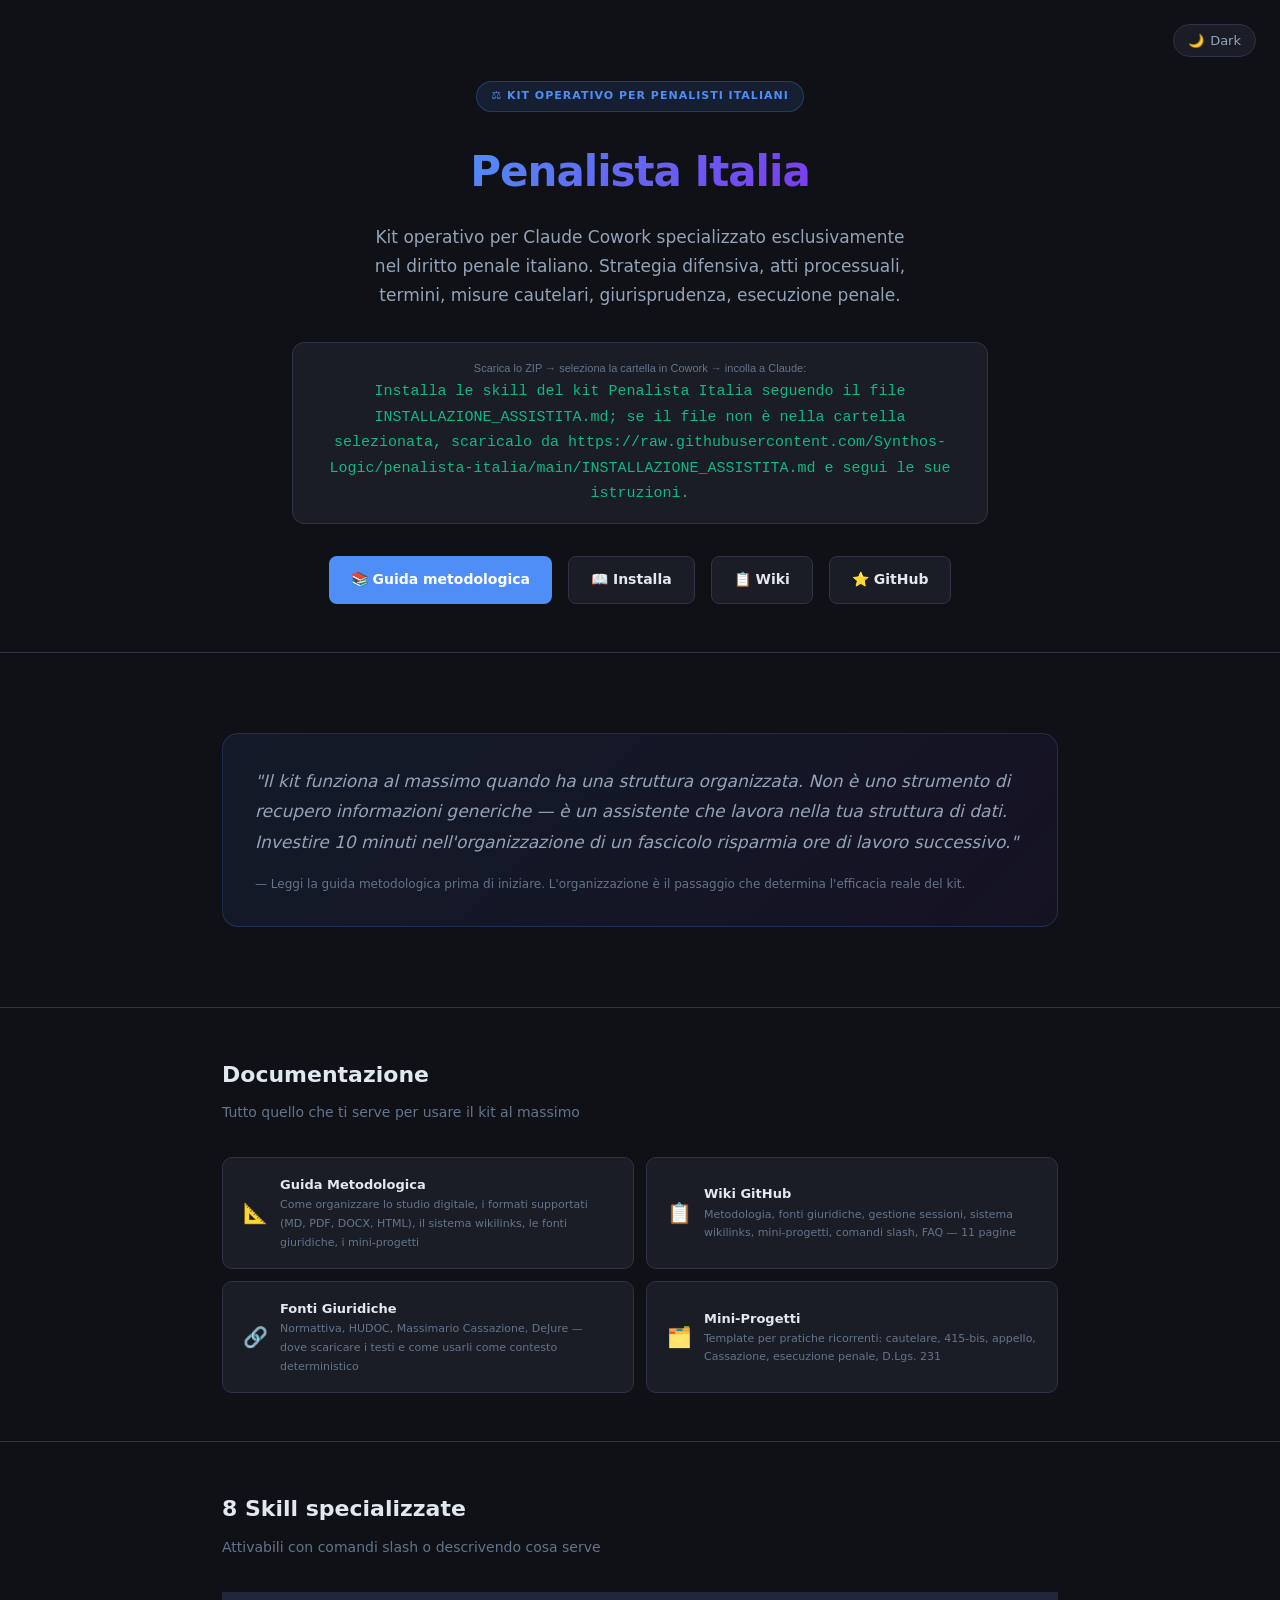
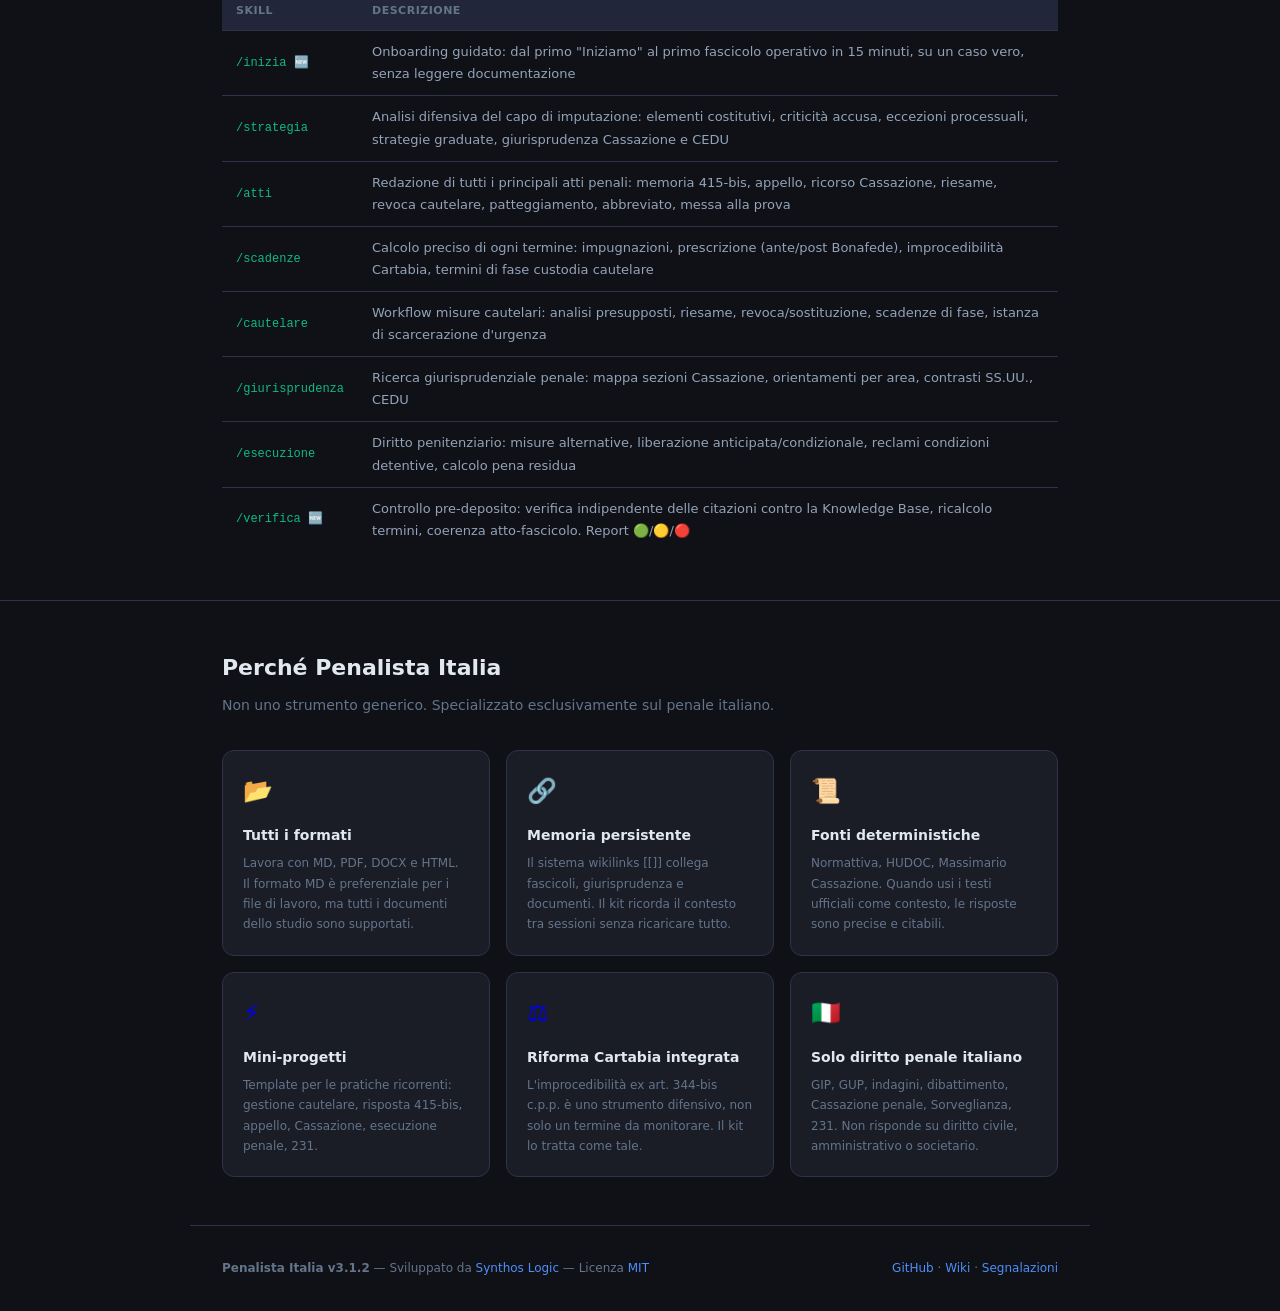
==== docs/index.html @ 3eaba06b "fix v3.1.2: data test verifica (22/6 per proroga festivo art.172 co.3) + migrazione dal vecchio plug" ====
<!DOCTYPE html>
<html lang="it">
<head>
<meta charset="UTF-8">
<meta name="viewport" content="width=device-width, initial-scale=1.0">
<title>Penalista Italia — Kit Operativo per Avvocati Penalisti</title>
<style>
  /* ── DARK (default) ── */
  :root {
    --bg: #0f1117; --bg2: #1a1d26; --bg3: #22263a;
    --border: #2e3347; --accent: #4f8ef7; --accent2: #7c3aed;
    --text: #e2e8f0; --text2: #94a3b8; --text3: #64748b;
    --green: #10b981; --orange: #f59e0b;
  }
  /* ── LIGHT ── */
  html[data-theme="light"] {
    --bg: #f7f8fa; --bg2: #ffffff; --bg3: #f0f2f5;
    --border: #dde1ea; --accent: #1d5fc0; --accent2: #6d28d9;
    --text: #111827; --text2: #374151; --text3: #9ca3af;
    --green: #047857; --orange: #b45309;
  }
  * { box-sizing: border-box; margin: 0; padding: 0; }
  body { background: var(--bg); color: var(--text); font-family: -apple-system, BlinkMacSystemFont, 'Segoe UI', system-ui, sans-serif; line-height: 1.7; }

  /* Hero */
  .hero { max-width: 760px; margin: 0 auto; padding: 5rem 2rem 3rem; text-align: center; }
  .hero-badge {
    display: inline-flex; align-items: center; gap: 6px;
    background: rgba(79,142,247,0.12); border: 1px solid rgba(79,142,247,0.25);
    color: var(--accent); padding: 5px 14px; border-radius: 20px;
    font-size: 11px; font-weight: 700; text-transform: uppercase; letter-spacing: 1px;
    margin-bottom: 1.5rem;
  }
  .hero h1 { font-size: 42px; font-weight: 900; margin-bottom: 1rem; letter-spacing: -1px; }
  .hero h1 span { background: linear-gradient(135deg, var(--accent), var(--accent2)); -webkit-background-clip: text; -webkit-text-fill-color: transparent; }
  .hero p { font-size: 17px; color: var(--text2); max-width: 560px; margin: 0 auto 2rem; }

  .install-box {
    background: var(--bg2); border: 1px solid var(--border); border-radius: 12px;
    padding: 1rem 1.5rem; display: inline-flex; align-items: center; gap: 1rem;
    font-family: monospace; font-size: 15px; margin-bottom: 2rem;
  }
  .install-box .label { font-size: 11px; color: var(--text3); font-family: sans-serif; display: block; margin-bottom: 2px; }
  .install-box code { color: var(--green); font-size: 15px; }

  .cta-row { display: flex; gap: 1rem; justify-content: center; flex-wrap: wrap; }
  .btn {
    padding: 11px 22px; border-radius: 8px; font-size: 14px; font-weight: 600;
    text-decoration: none; display: inline-flex; align-items: center; gap: 7px;
    transition: opacity 0.15s;
  }
  .btn:hover { opacity: 0.85; }
  .btn-primary { background: var(--accent); color: #fff; }
  .btn-secondary { background: var(--bg2); border: 1px solid var(--border); color: var(--text); }

  /* Sections */
  .section { max-width: 900px; margin: 0 auto; padding: 3rem 2rem; }
  .section-title { font-size: 22px; font-weight: 800; margin-bottom: 0.5rem; }
  .section-sub { color: var(--text3); font-size: 14px; margin-bottom: 2rem; }
  hr { border: none; border-top: 1px solid var(--border); }

  /* Cards grid */
  .cards { display: grid; grid-template-columns: repeat(3, 1fr); gap: 1rem; }
  .card {
    background: var(--bg2); border: 1px solid var(--border); border-radius: 12px;
    padding: 1.25rem; text-decoration: none; transition: border-color 0.15s;
  }
  .card:hover { border-color: var(--accent); }
  .card-icon { font-size: 24px; margin-bottom: 0.75rem; }
  .card-title { font-size: 14px; font-weight: 700; color: var(--text); margin-bottom: 0.35rem; }
  .card-desc { font-size: 12px; color: var(--text3); }

  /* Doc links */
  .doc-links { display: grid; grid-template-columns: 1fr 1fr; gap: 0.75rem; }
  .doc-link {
    background: var(--bg2); border: 1px solid var(--border); border-radius: 10px;
    padding: 1rem 1.25rem; text-decoration: none; display: flex; align-items: center; gap: 0.75rem;
    transition: border-color 0.15s;
  }
  .doc-link:hover { border-color: var(--accent); }
  .doc-link-icon { font-size: 20px; flex-shrink: 0; }
  .doc-link-title { font-size: 13px; font-weight: 700; color: var(--text); }
  .doc-link-desc { font-size: 11px; color: var(--text3); }

  /* Skills table */
  table { width: 100%; border-collapse: collapse; font-size: 13px; }
  th { text-align: left; padding: 10px 14px; background: var(--bg3); color: var(--text3); font-size: 11px; text-transform: uppercase; letter-spacing: 0.5px; border-bottom: 1px solid var(--border); }
  td { padding: 10px 14px; border-bottom: 1px solid var(--border); color: var(--text2); }
  tr:last-child td { border-bottom: none; }
  td:first-child { font-family: monospace; color: var(--green); font-size: 12px; white-space: nowrap; }

  /* Principle box */
  .principle {
    background: linear-gradient(135deg, rgba(79,142,247,0.08), rgba(124,58,237,0.06));
    border: 1px solid rgba(79,142,247,0.2); border-radius: 16px;
    padding: 2rem; margin: 2rem 0;
  }
  .principle blockquote { font-size: 17px; color: var(--text2); font-style: italic; line-height: 1.8; }
  .principle cite { display: block; margin-top: 1rem; font-size: 12px; color: var(--text3); font-style: normal; }

  /* Footer */
  footer {
    max-width: 900px; margin: 0 auto; padding: 2rem;
    border-top: 1px solid var(--border); color: var(--text3); font-size: 12px;
    display: flex; justify-content: space-between; align-items: center; gap: 1rem; flex-wrap: wrap;
  }
  footer a { color: var(--accent); text-decoration: none; }

  /* Theme toggle button */
  .theme-btn {
    position: fixed; top: 1.5rem; right: 1.5rem; z-index: 100;
    background: var(--bg2); border: 1px solid var(--border);
    color: var(--text2); padding: 8px 14px; border-radius: 20px;
    font-size: 13px; cursor: pointer; display: flex; align-items: center; gap: 6px;
    transition: border-color 0.15s; user-select: none; font-family: inherit;
  }
  .theme-btn:hover { border-color: var(--accent); color: var(--text); }

  @media (max-width: 640px) {
    .hero h1 { font-size: 28px; }
    .cards { grid-template-columns: 1fr; }
    .doc-links { grid-template-columns: 1fr; }
    footer { flex-direction: column; text-align: center; }
  }
</style>
</head>
<body>

<!-- Theme toggle -->
<button class="theme-btn" onclick="toggleTheme()" id="theme-btn">
  <span id="theme-icon">🌙</span> <span id="theme-label">Dark</span>
</button>

<!-- Hero -->
<div class="hero">
  <div class="hero-badge">⚖️ Kit operativo per penalisti italiani</div>
  <h1><span>Penalista Italia</span></h1>
  <p>Kit operativo per Claude Cowork specializzato esclusivamente nel diritto penale italiano. Strategia difensiva, atti processuali, termini, misure cautelari, giurisprudenza, esecuzione penale.</p>

  <div class="install-box">
    <div>
      <span class="label">Scarica lo ZIP → seleziona la cartella in Cowork → incolla a Claude:</span>
      <code>Installa le skill del kit Penalista Italia seguendo il file INSTALLAZIONE_ASSISTITA.md; se il file non è nella cartella selezionata, scaricalo da https://raw.githubusercontent.com/Synthos-Logic/penalista-italia/main/INSTALLAZIONE_ASSISTITA.md e segui le sue istruzioni.</code>
    </div>
  </div>

  <div class="cta-row">
    <a class="btn btn-primary" href="METODOLOGIA.html">📚 Guida metodologica</a>
    <a class="btn btn-secondary" href="INSTALLAZIONE.md">📖 Installa</a>
    <a class="btn btn-secondary" href="https://github.com/Synthos-Logic/penalista-italia/wiki">📋 Wiki</a>
    <a class="btn btn-secondary" href="https://github.com/Synthos-Logic/penalista-italia">⭐ GitHub</a>
  </div>
</div>

<hr>

<!-- Principio -->
<div class="section">
  <div class="principle">
    <blockquote>
      "Il kit funziona al massimo quando ha una struttura organizzata. Non è uno strumento di recupero informazioni generiche — è un assistente che lavora <em>nella tua</em> struttura di dati. Investire 10 minuti nell'organizzazione di un fascicolo risparmia ore di lavoro successivo."
    </blockquote>
    <cite>— Leggi la guida metodologica prima di iniziare. L'organizzazione è il passaggio che determina l'efficacia reale del kit.</cite>
  </div>
</div>

<hr>

<!-- Documentazione -->
<div class="section">
  <div class="section-title">Documentazione</div>
  <div class="section-sub">Tutto quello che ti serve per usare il kit al massimo</div>

  <div class="doc-links">
    <a class="doc-link" href="METODOLOGIA.html">
      <span class="doc-link-icon">📐</span>
      <div>
        <div class="doc-link-title">Guida Metodologica</div>
        <div class="doc-link-desc">Come organizzare lo studio digitale, i formati supportati (MD, PDF, DOCX, HTML), il sistema wikilinks, le fonti giuridiche, i mini-progetti</div>
      </div>
    </a>
    <a class="doc-link" href="https://github.com/Synthos-Logic/penalista-italia/wiki">
      <span class="doc-link-icon">📋</span>
      <div>
        <div class="doc-link-title">Wiki GitHub</div>
        <div class="doc-link-desc">Metodologia, fonti giuridiche, gestione sessioni, sistema wikilinks, mini-progetti, comandi slash, FAQ — 11 pagine</div>
      </div>
    </a>
    <a class="doc-link" href="https://github.com/Synthos-Logic/penalista-italia/wiki/Fonti-Giuridiche-Ufficiali">
      <span class="doc-link-icon">🔗</span>
      <div>
        <div class="doc-link-title">Fonti Giuridiche</div>
        <div class="doc-link-desc">Normattiva, HUDOC, Massimario Cassazione, DeJure — dove scaricare i testi e come usarli come contesto deterministico</div>
      </div>
    </a>
    <a class="doc-link" href="https://github.com/Synthos-Logic/penalista-italia/wiki/Mini-Progetti">
      <span class="doc-link-icon">🗂️</span>
      <div>
        <div class="doc-link-title">Mini-Progetti</div>
        <div class="doc-link-desc">Template per pratiche ricorrenti: cautelare, 415-bis, appello, Cassazione, esecuzione penale, D.Lgs. 231</div>
      </div>
    </a>
  </div>
</div>

<hr>

<!-- Skills -->
<div class="section">
  <div class="section-title">8 Skill specializzate</div>
  <div class="section-sub">Attivabili con comandi slash o descrivendo cosa serve</div>

  <table>
    <tr><th>Skill</th><th>Descrizione</th></tr>
    <tr><td>/inizia 🆕</td><td>Onboarding guidato: dal primo "Iniziamo" al primo fascicolo operativo in 15 minuti, su un caso vero, senza leggere documentazione</td></tr>
    <tr><td>/strategia</td><td>Analisi difensiva del capo di imputazione: elementi costitutivi, criticità accusa, eccezioni processuali, strategie graduate, giurisprudenza Cassazione e CEDU</td></tr>
    <tr><td>/atti</td><td>Redazione di tutti i principali atti penali: memoria 415-bis, appello, ricorso Cassazione, riesame, revoca cautelare, patteggiamento, abbreviato, messa alla prova</td></tr>
    <tr><td>/scadenze</td><td>Calcolo preciso di ogni termine: impugnazioni, prescrizione (ante/post Bonafede), improcedibilità Cartabia, termini di fase custodia cautelare</td></tr>
    <tr><td>/cautelare</td><td>Workflow misure cautelari: analisi presupposti, riesame, revoca/sostituzione, scadenze di fase, istanza di scarcerazione d'urgenza</td></tr>
    <tr><td>/giurisprudenza</td><td>Ricerca giurisprudenziale penale: mappa sezioni Cassazione, orientamenti per area, contrasti SS.UU., CEDU</td></tr>
    <tr><td>/esecuzione</td><td>Diritto penitenziario: misure alternative, liberazione anticipata/condizionale, reclami condizioni detentive, calcolo pena residua</td></tr>
    <tr><td>/verifica 🆕</td><td>Controllo pre-deposito: verifica indipendente delle citazioni contro la Knowledge Base, ricalcolo termini, coerenza atto-fascicolo. Report 🟢/🟡/🔴</td></tr>
  </table>
</div>

<hr>

<!-- Cards -->
<div class="section">
  <div class="section-title">Perché Penalista Italia</div>
  <div class="section-sub">Non uno strumento generico. Specializzato esclusivamente sul penale italiano.</div>

  <div class="cards">
    <a class="card" href="METODOLOGIA.html#formati">
      <div class="card-icon">📂</div>
      <div class="card-title">Tutti i formati</div>
      <div class="card-desc">Lavora con MD, PDF, DOCX e HTML. Il formato MD è preferenziale per i file di lavoro, ma tutti i documenti dello studio sono supportati.</div>
    </a>
    <a class="card" href="https://github.com/Synthos-Logic/penalista-italia/wiki/Sistema-Wikilinks">
      <div class="card-icon">🔗</div>
      <div class="card-title">Memoria persistente</div>
      <div class="card-desc">Il sistema wikilinks [[]] collega fascicoli, giurisprudenza e documenti. Il kit ricorda il contesto tra sessioni senza ricaricare tutto.</div>
    </a>
    <a class="card" href="https://github.com/Synthos-Logic/penalista-italia/wiki/Fonti-Giuridiche-Ufficiali">
      <div class="card-icon">📜</div>
      <div class="card-title">Fonti deterministiche</div>
      <div class="card-desc">Normattiva, HUDOC, Massimario Cassazione. Quando usi i testi ufficiali come contesto, le risposte sono precise e citabili.</div>
    </a>
    <a class="card" href="https://github.com/Synthos-Logic/penalista-italia/wiki/Mini-Progetti">
      <div class="card-icon">⚡</div>
      <div class="card-title">Mini-progetti</div>
      <div class="card-desc">Template per le pratiche ricorrenti: gestione cautelare, risposta 415-bis, appello, Cassazione, esecuzione penale, 231.</div>
    </a>
    <a class="card" href="https://github.com/Synthos-Logic/penalista-italia/wiki/Comandi-Slash">
      <div class="card-icon">⚖️</div>
      <div class="card-title">Riforma Cartabia integrata</div>
      <div class="card-desc">L'improcedibilità ex art. 344-bis c.p.p. è uno strumento difensivo, non solo un termine da monitorare. Il kit lo tratta come tale.</div>
    </a>
    <a class="card" href="METODOLOGIA.html">
      <div class="card-icon">🇮🇹</div>
      <div class="card-title">Solo diritto penale italiano</div>
      <div class="card-desc">GIP, GUP, indagini, dibattimento, Cassazione penale, Sorveglianza, 231. Non risponde su diritto civile, amministrativo o societario.</div>
    </a>
  </div>
</div>

<footer>
  <div>
    <strong>Penalista Italia v3.1.2</strong> — Sviluppato da
    <a href="https://github.com/Synthos-Logic">Synthos Logic</a> —
    Licenza <a href="https://github.com/Synthos-Logic/penalista-italia/blob/main/LICENSE">MIT</a>
  </div>
  <div>
    <a href="https://github.com/Synthos-Logic/penalista-italia">GitHub</a> ·
    <a href="https://github.com/Synthos-Logic/penalista-italia/wiki">Wiki</a> ·
    <a href="https://github.com/Synthos-Logic/penalista-italia/issues">Segnalazioni</a>
  </div>
</footer>

<script>
  function applyTheme(theme) {
    document.documentElement.setAttribute('data-theme', theme);
    const icon = document.getElementById('theme-icon');
    const label = document.getElementById('theme-label');
    if (theme === 'light') {
      if (icon) icon.textContent = '☀️';
      if (label) label.textContent = 'Light';
    } else {
      if (icon) icon.textContent = '🌙';
      if (label) label.textContent = 'Dark';
    }
    localStorage.setItem('penalista-theme', theme);
  }
  function toggleTheme() {
    const current = document.documentElement.getAttribute('data-theme') || 'dark';
    applyTheme(current === 'dark' ? 'light' : 'dark');
  }
  // Apply saved theme immediately
  (function() {
    const saved = localStorage.getItem('penalista-theme') || 'dark';
    applyTheme(saved);
  })();
</script>
</body>
</html>
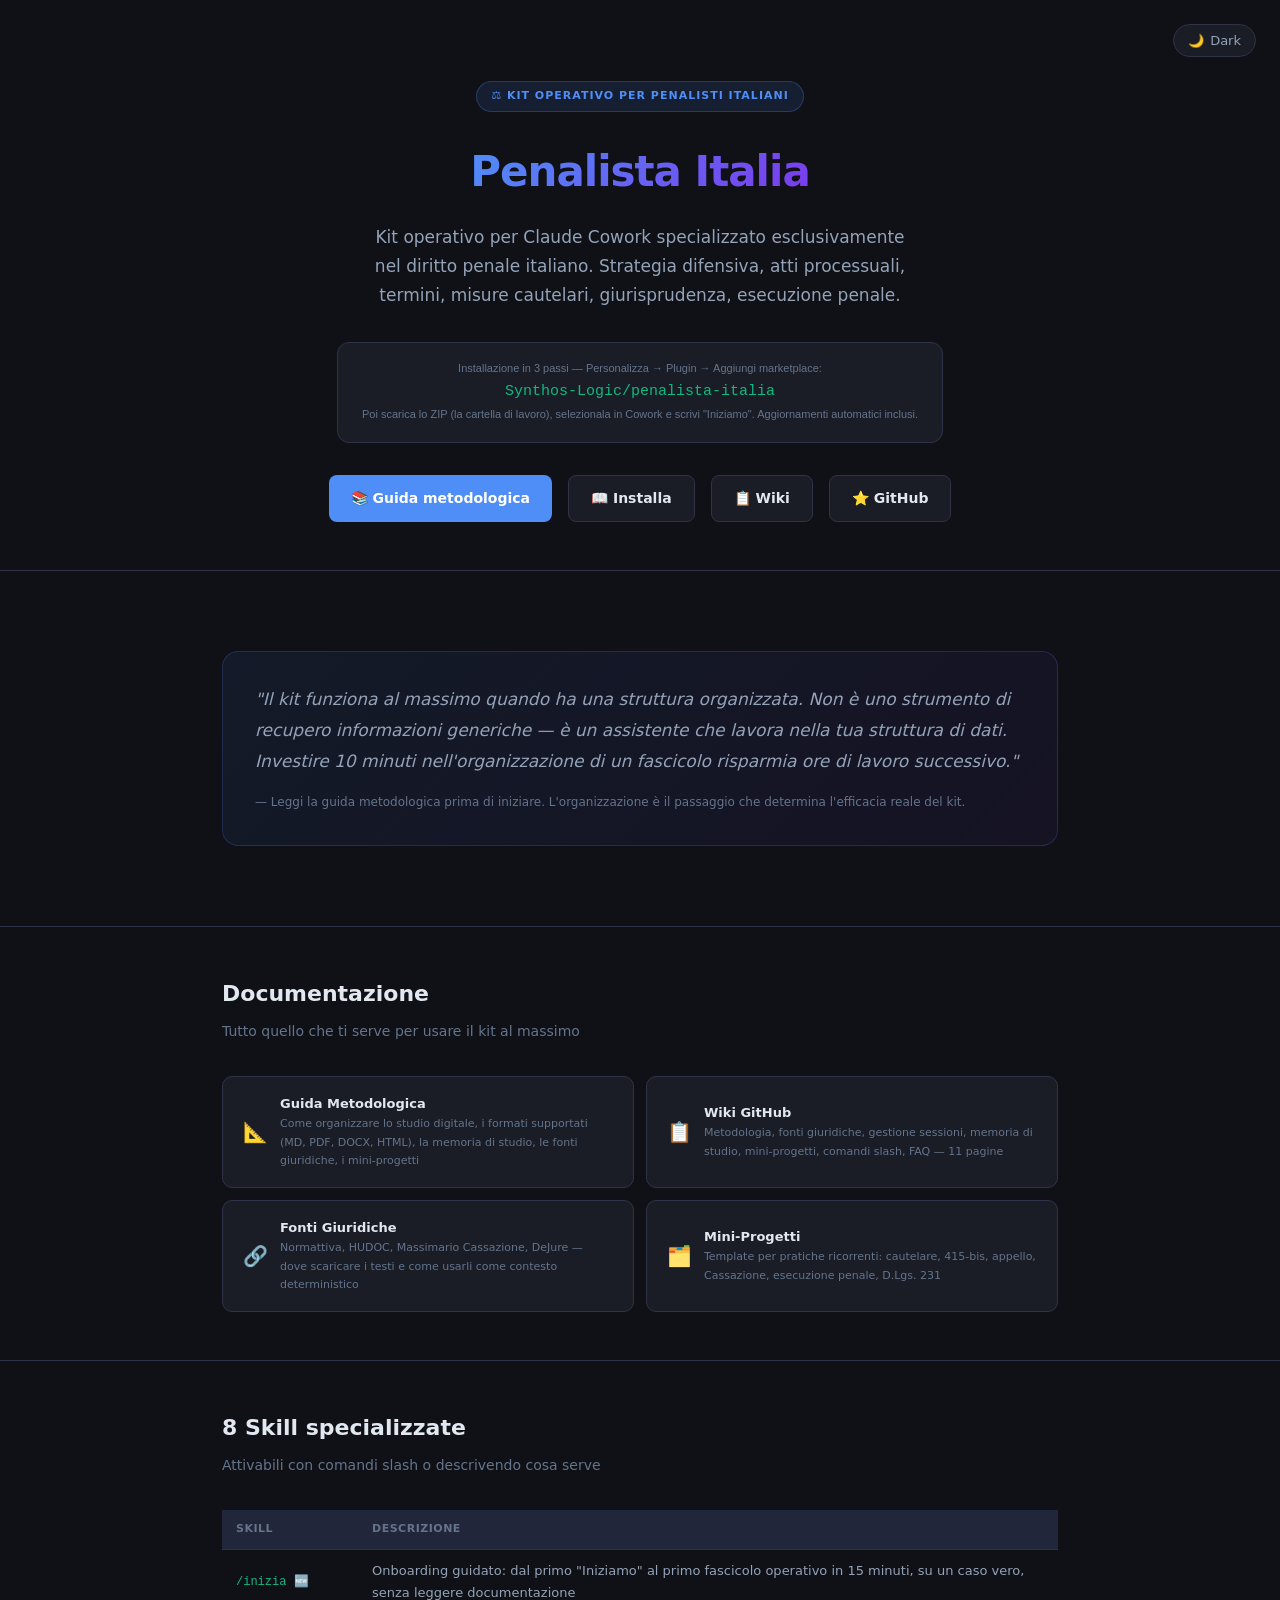
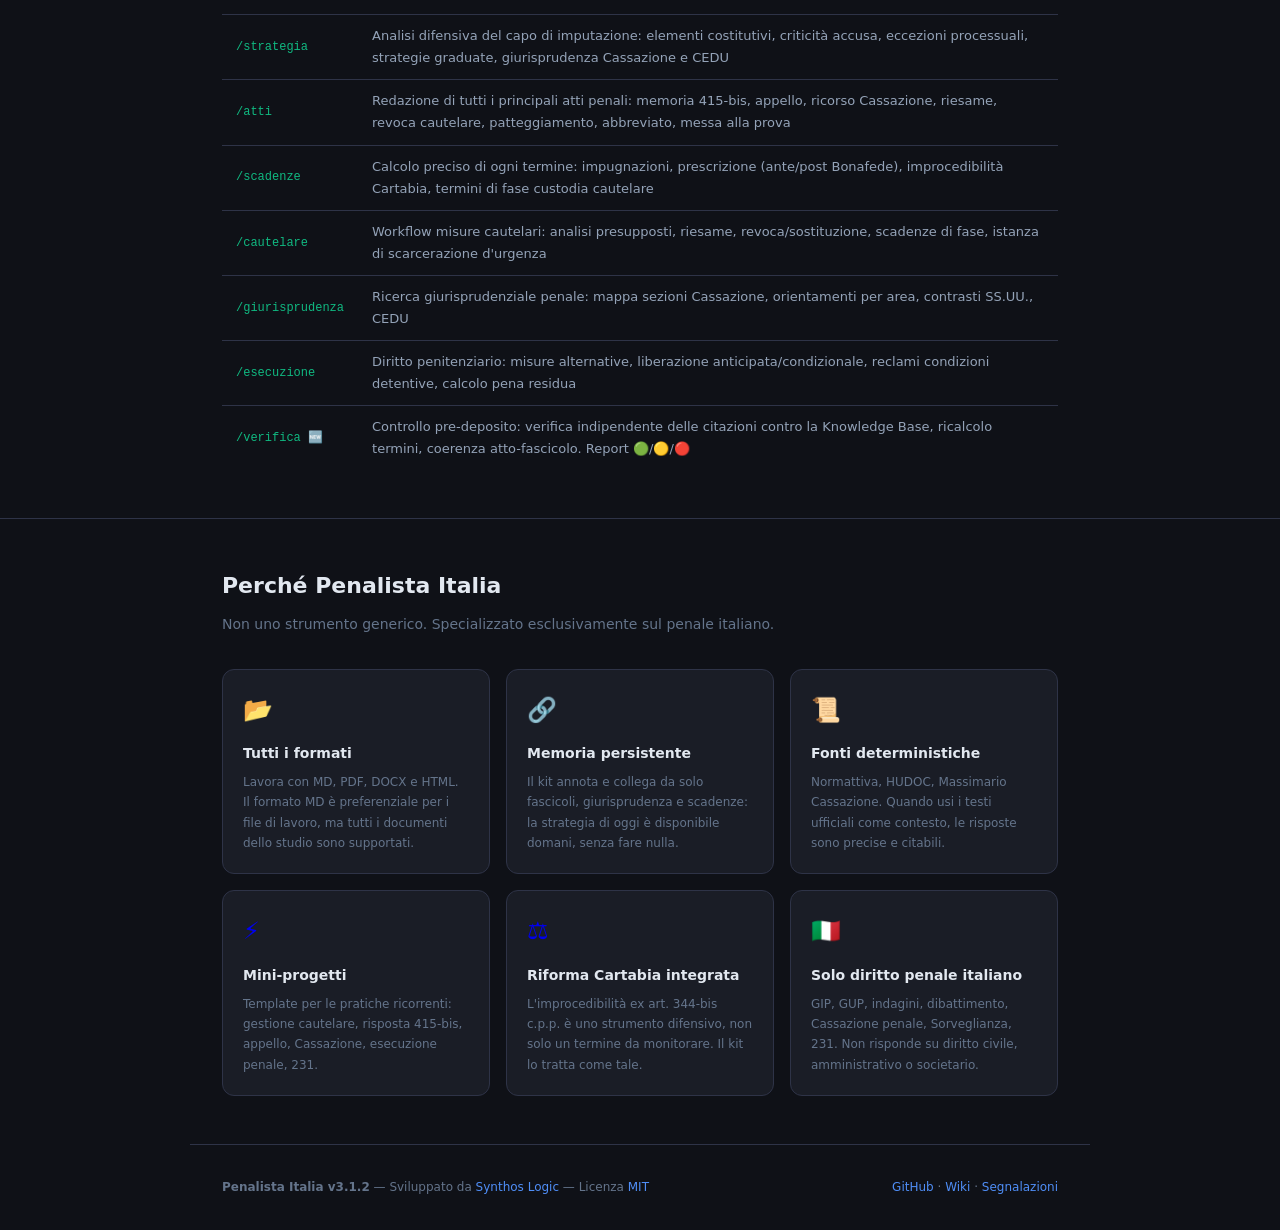
==== commit b6f806e2: "release v3.2.0: il kit diventa plugin marketplace — aggiornamenti automatici, doc riorganizzata, com" ====
--- a/docs/index.html
+++ b/docs/index.html
@@ -139,8 +139,9 @@
 
   <div class="install-box">
     <div>
-      <span class="label">Scarica lo ZIP → seleziona la cartella in Cowork → incolla a Claude:</span>
-      <code>Installa le skill del kit Penalista Italia seguendo il file INSTALLAZIONE_ASSISTITA.md; se il file non è nella cartella selezionata, scaricalo da https://raw.githubusercontent.com/Synthos-Logic/penalista-italia/main/INSTALLAZIONE_ASSISTITA.md e segui le sue istruzioni.</code>
+      <span class="label">Installazione in 3 passi — Personalizza → Plugin → Aggiungi marketplace:</span>
+      <code>Synthos-Logic/penalista-italia</code>
+      <span class="label">Poi scarica lo ZIP (la cartella di lavoro), selezionala in Cowork e scrivi "Iniziamo". Aggiornamenti automatici inclusi.</span>
     </div>
   </div>
 
@@ -176,14 +177,14 @@
       <span class="doc-link-icon">📐</span>
       <div>
         <div class="doc-link-title">Guida Metodologica</div>
-        <div class="doc-link-desc">Come organizzare lo studio digitale, i formati supportati (MD, PDF, DOCX, HTML), il sistema wikilinks, le fonti giuridiche, i mini-progetti</div>
+        <div class="doc-link-desc">Come organizzare lo studio digitale, i formati supportati (MD, PDF, DOCX, HTML), la memoria di studio, le fonti giuridiche, i mini-progetti</div>
       </div>
     </a>
     <a class="doc-link" href="https://github.com/Synthos-Logic/penalista-italia/wiki">
       <span class="doc-link-icon">📋</span>
       <div>
         <div class="doc-link-title">Wiki GitHub</div>
-        <div class="doc-link-desc">Metodologia, fonti giuridiche, gestione sessioni, sistema wikilinks, mini-progetti, comandi slash, FAQ — 11 pagine</div>
+        <div class="doc-link-desc">Metodologia, fonti giuridiche, gestione sessioni, memoria di studio, mini-progetti, comandi slash, FAQ — 11 pagine</div>
       </div>
     </a>
     <a class="doc-link" href="https://github.com/Synthos-Logic/penalista-italia/wiki/Fonti-Giuridiche-Ufficiali">
@@ -239,7 +240,7 @@
     <a class="card" href="https://github.com/Synthos-Logic/penalista-italia/wiki/Sistema-Wikilinks">
       <div class="card-icon">🔗</div>
       <div class="card-title">Memoria persistente</div>
-      <div class="card-desc">Il sistema wikilinks [[]] collega fascicoli, giurisprudenza e documenti. Il kit ricorda il contesto tra sessioni senza ricaricare tutto.</div>
+      <div class="card-desc">Il kit annota e collega da solo fascicoli, giurisprudenza e scadenze: la strategia di oggi è disponibile domani, senza fare nulla.</div>
     </a>
     <a class="card" href="https://github.com/Synthos-Logic/penalista-italia/wiki/Fonti-Giuridiche-Ufficiali">
       <div class="card-icon">📜</div>
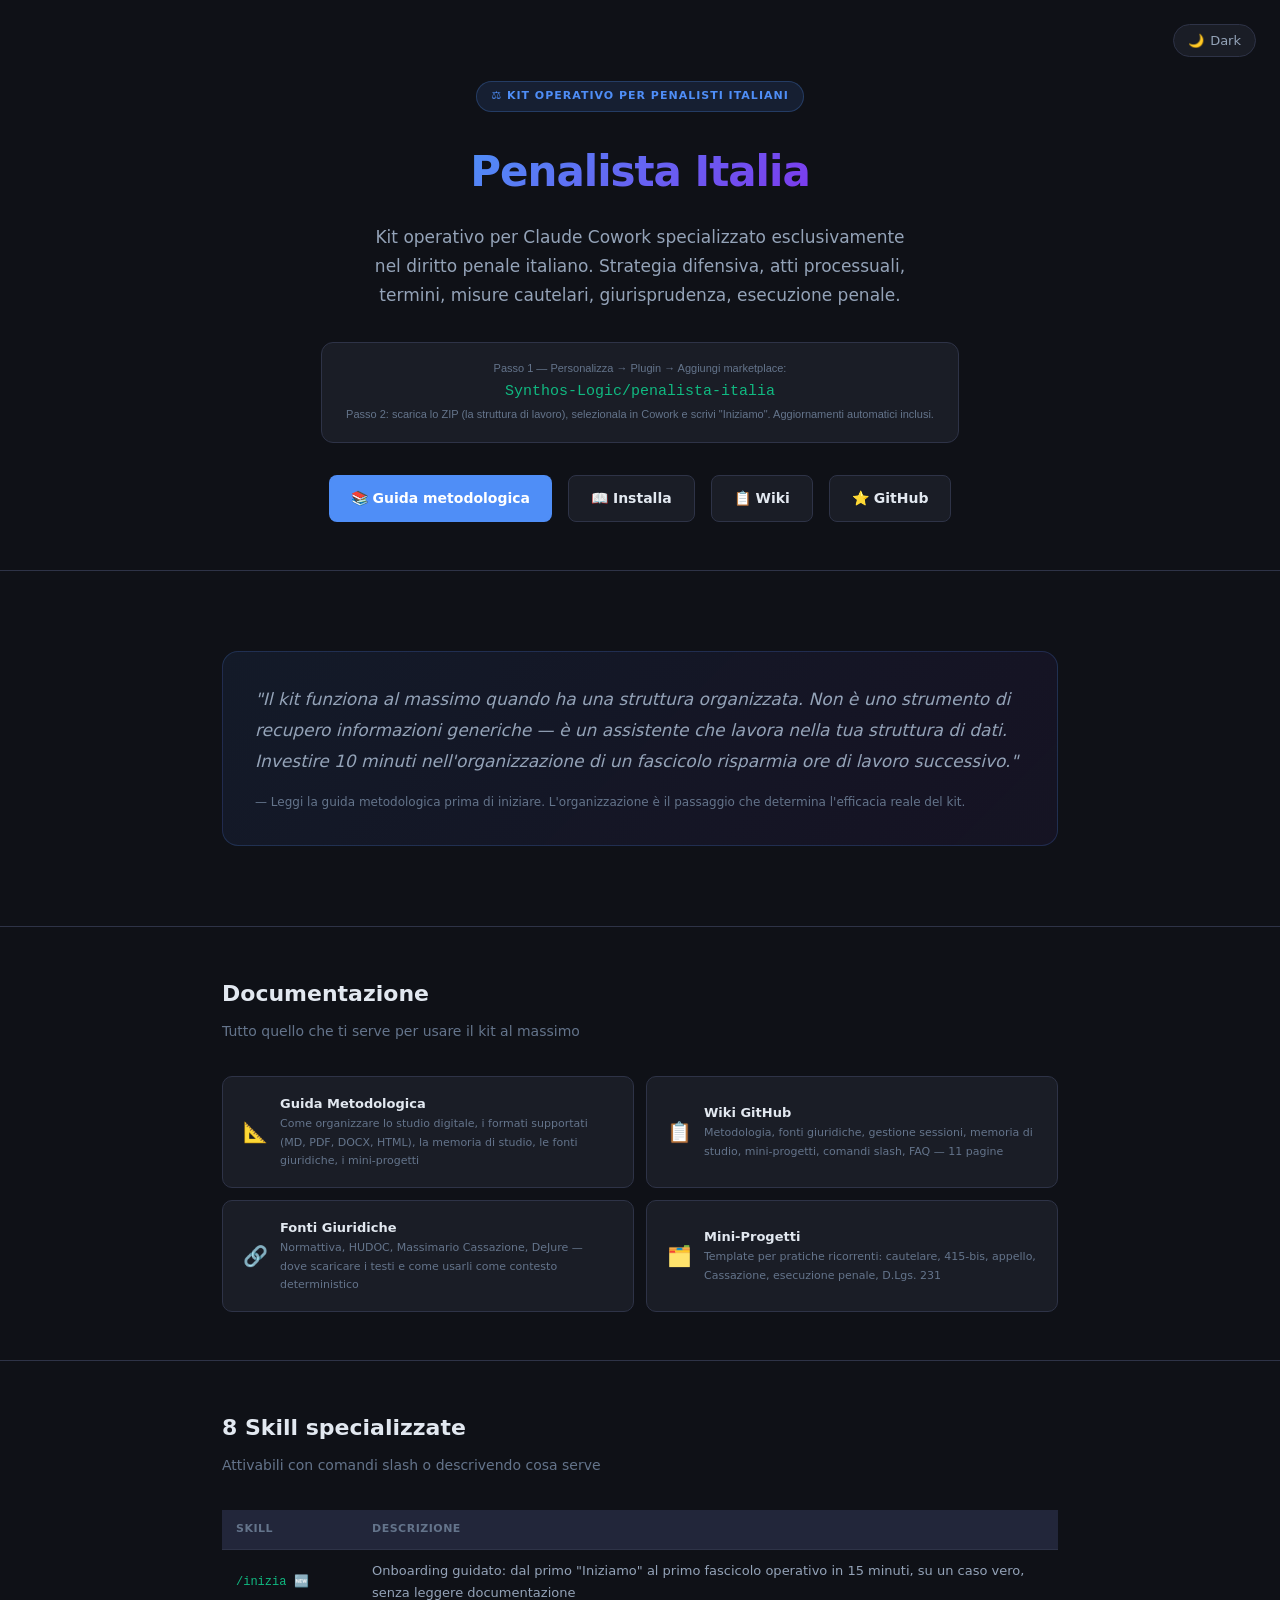
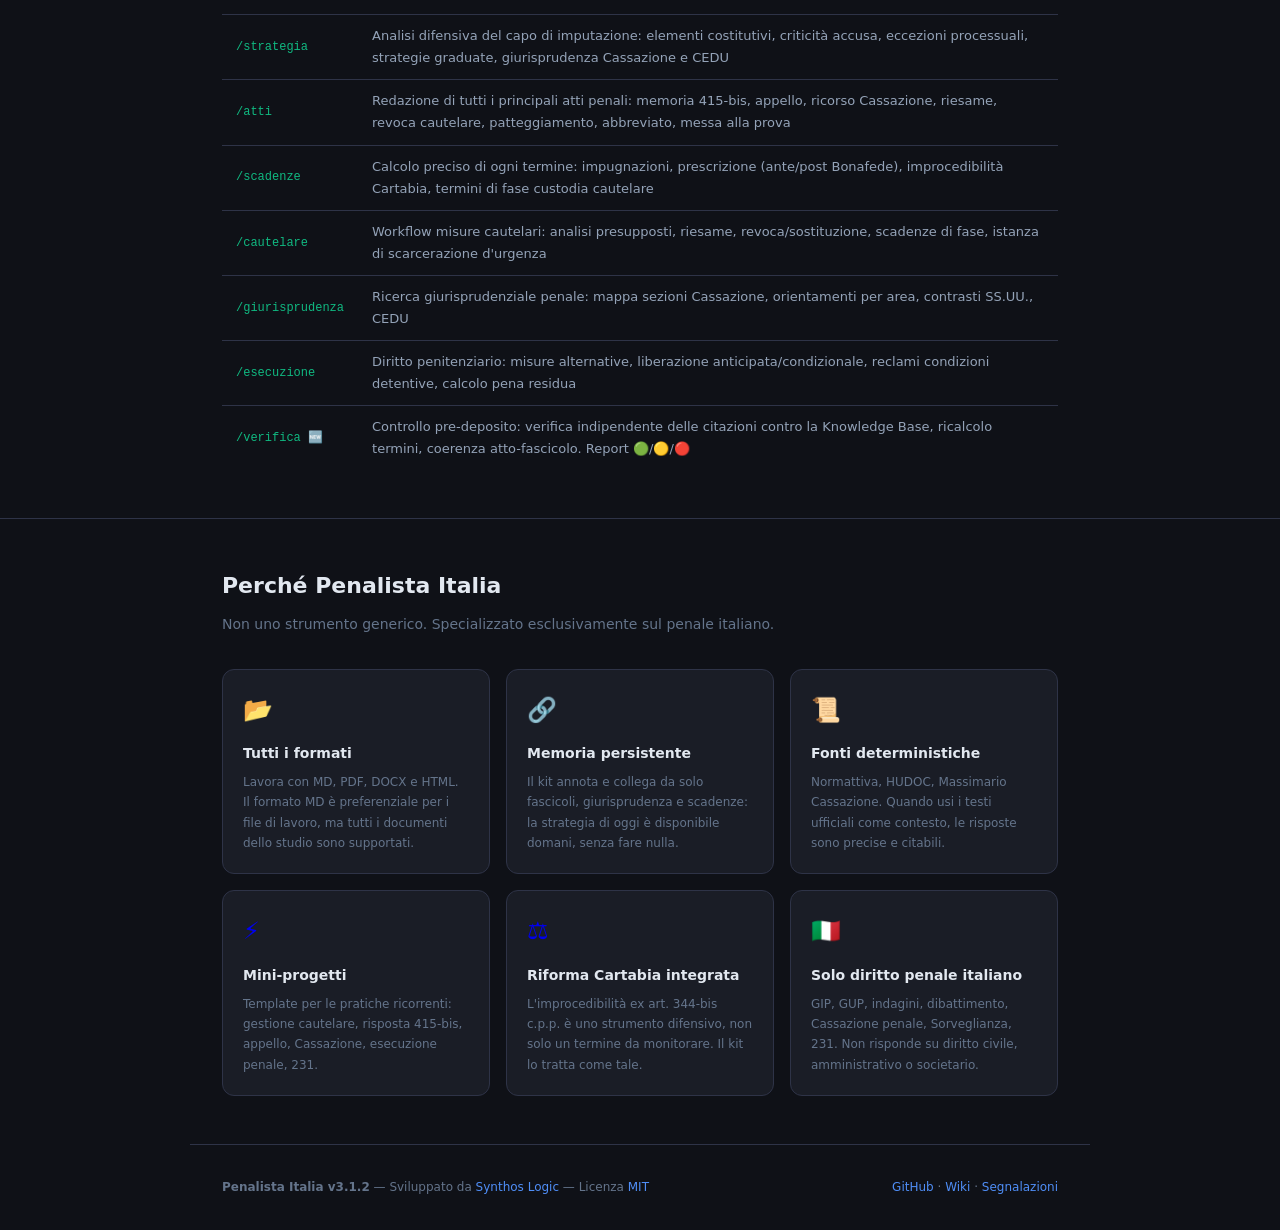
==== commit f260c716: "release v3.2.3: installazione in due passi senza decisioni — spiegazione motore/archivio in nota" ====
--- a/docs/index.html
+++ b/docs/index.html
@@ -139,9 +139,9 @@
 
   <div class="install-box">
     <div>
-      <span class="label">Installazione in 3 passi — Personalizza → Plugin → Aggiungi marketplace:</span>
+      <span class="label">Passo 1 — Personalizza → Plugin → Aggiungi marketplace:</span>
       <code>Synthos-Logic/penalista-italia</code>
-      <span class="label">Poi scarica lo ZIP (la cartella di lavoro), selezionala in Cowork e scrivi "Iniziamo". Aggiornamenti automatici inclusi.</span>
+      <span class="label">Passo 2: scarica lo ZIP (la struttura di lavoro), selezionala in Cowork e scrivi "Iniziamo". Aggiornamenti automatici inclusi.</span>
     </div>
   </div>
 
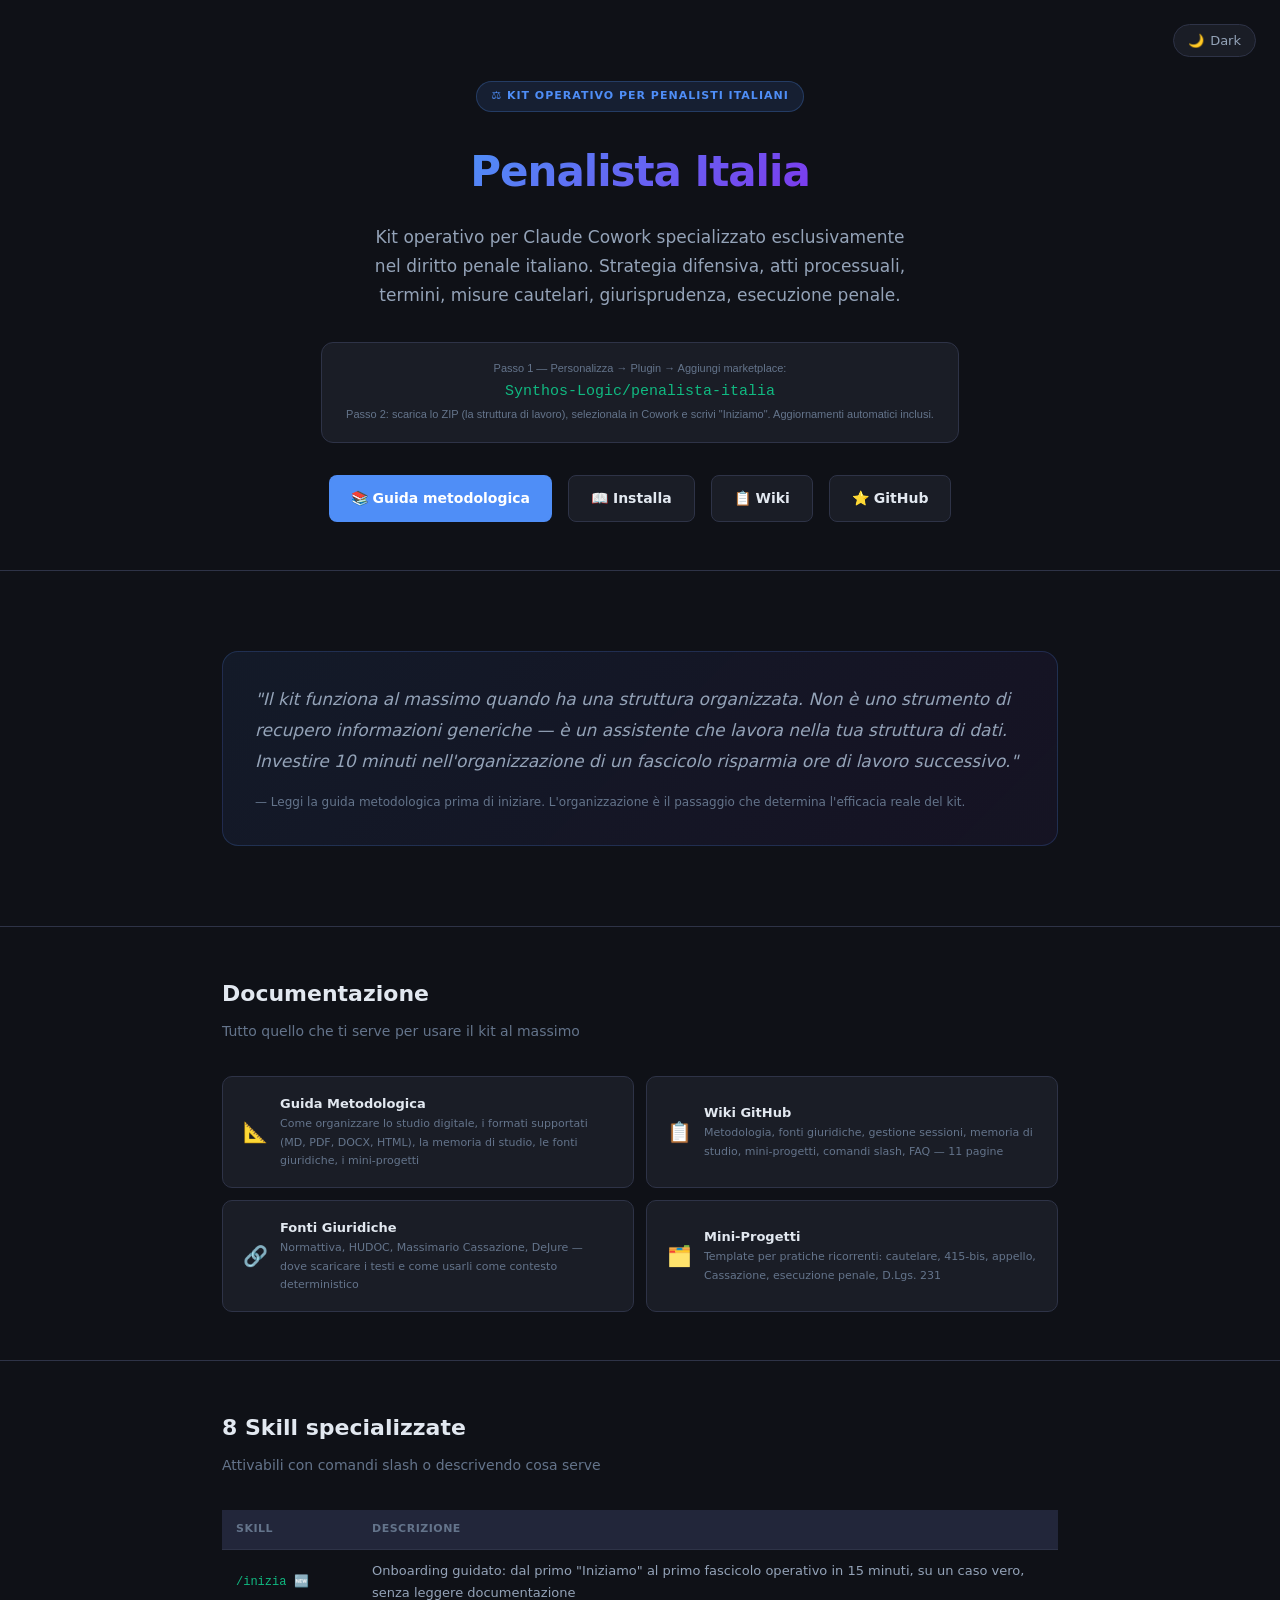
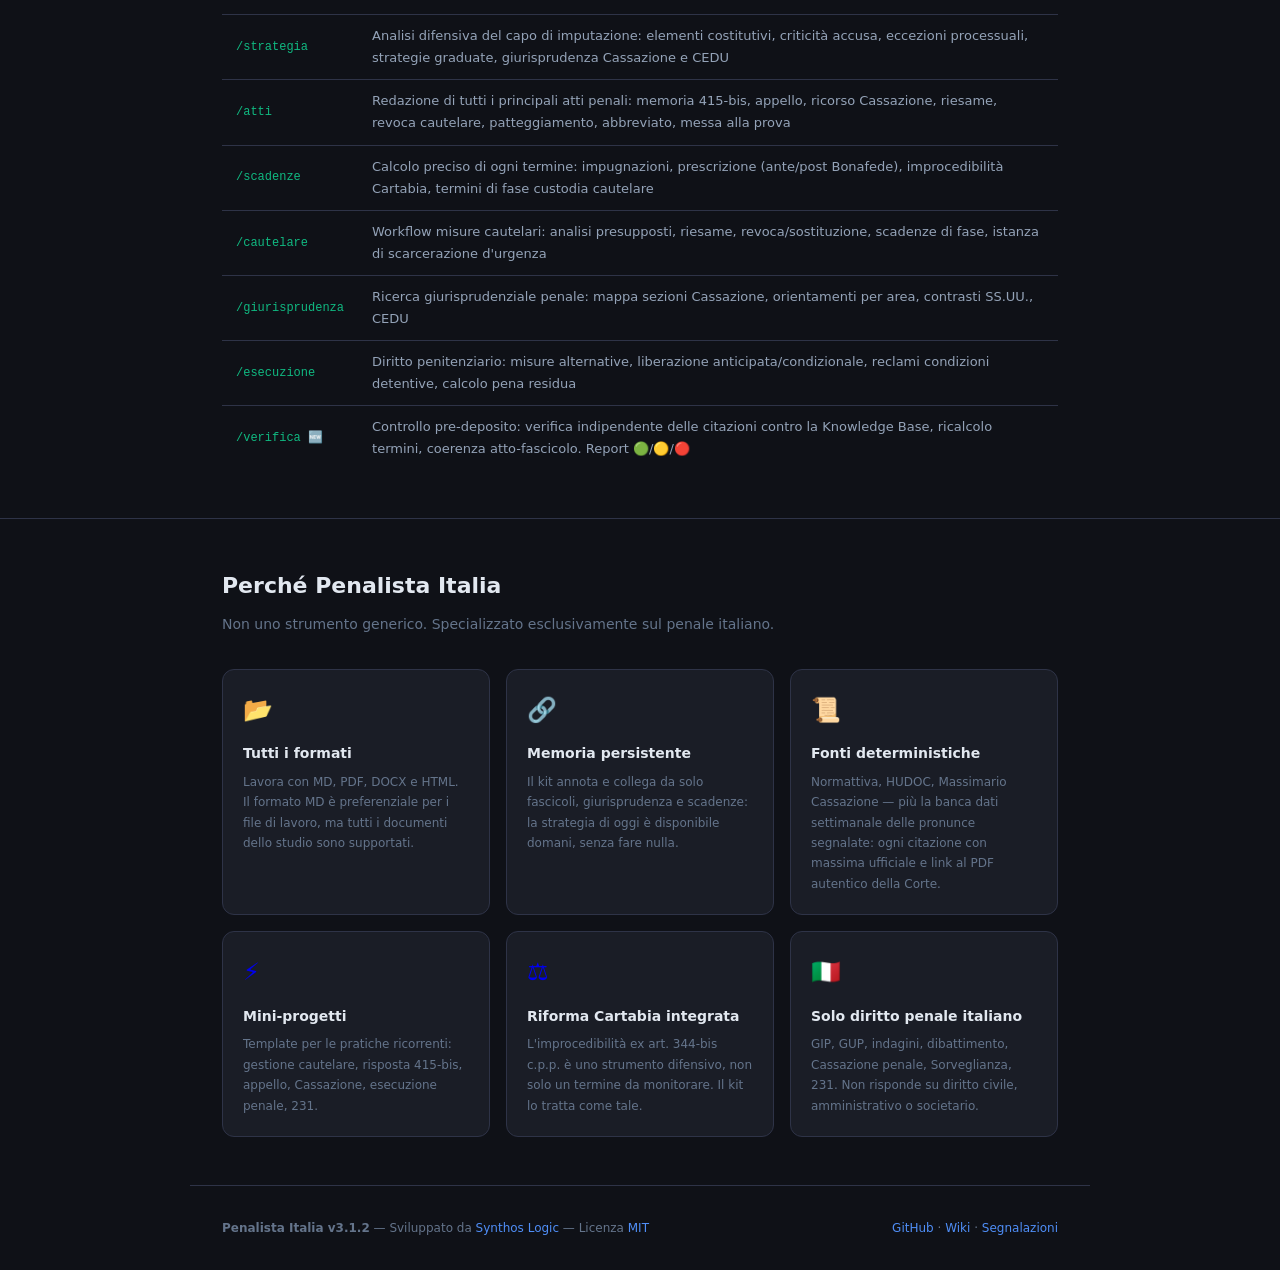
==== commit da34bbbb: "docs(v3.4.0): banca dati pronunce segnalate in README, GUIDA_FONTI_E_GROUNDING, sito Pages (METODOLO" ====
--- a/docs/index.html
+++ b/docs/index.html
@@ -147,7 +147,7 @@
 
   <div class="cta-row">
     <a class="btn btn-primary" href="METODOLOGIA.html">📚 Guida metodologica</a>
-    <a class="btn btn-secondary" href="INSTALLAZIONE.md">📖 Installa</a>
+    <a class="btn btn-secondary" href="INSTALLAZIONE.html">📖 Installa</a>
     <a class="btn btn-secondary" href="https://github.com/Synthos-Logic/penalista-italia/wiki">📋 Wiki</a>
     <a class="btn btn-secondary" href="https://github.com/Synthos-Logic/penalista-italia">⭐ GitHub</a>
   </div>
@@ -245,7 +245,7 @@
     <a class="card" href="https://github.com/Synthos-Logic/penalista-italia/wiki/Fonti-Giuridiche-Ufficiali">
       <div class="card-icon">📜</div>
       <div class="card-title">Fonti deterministiche</div>
-      <div class="card-desc">Normattiva, HUDOC, Massimario Cassazione. Quando usi i testi ufficiali come contesto, le risposte sono precise e citabili.</div>
+      <div class="card-desc">Normattiva, HUDOC, Massimario Cassazione — più la banca dati settimanale delle pronunce segnalate: ogni citazione con massima ufficiale e link al PDF autentico della Corte.</div>
     </a>
     <a class="card" href="https://github.com/Synthos-Logic/penalista-italia/wiki/Mini-Progetti">
       <div class="card-icon">⚡</div>
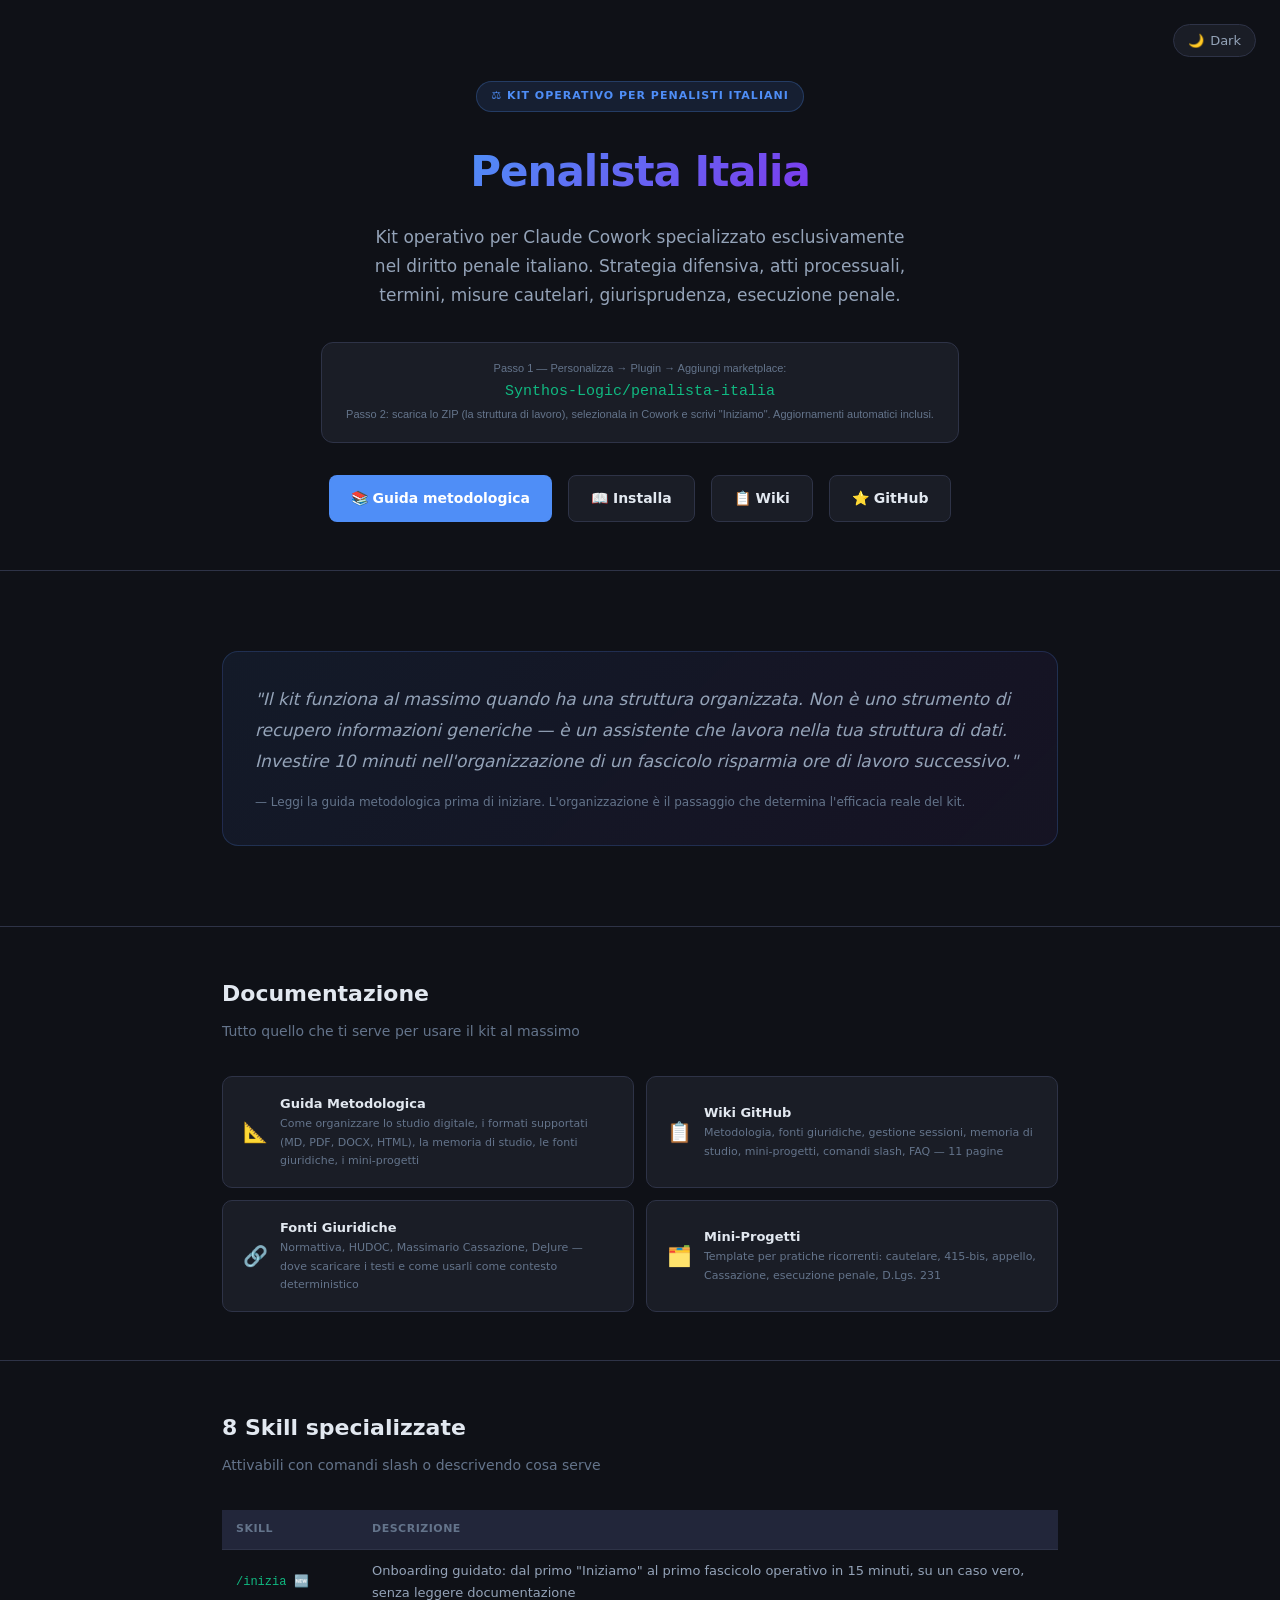
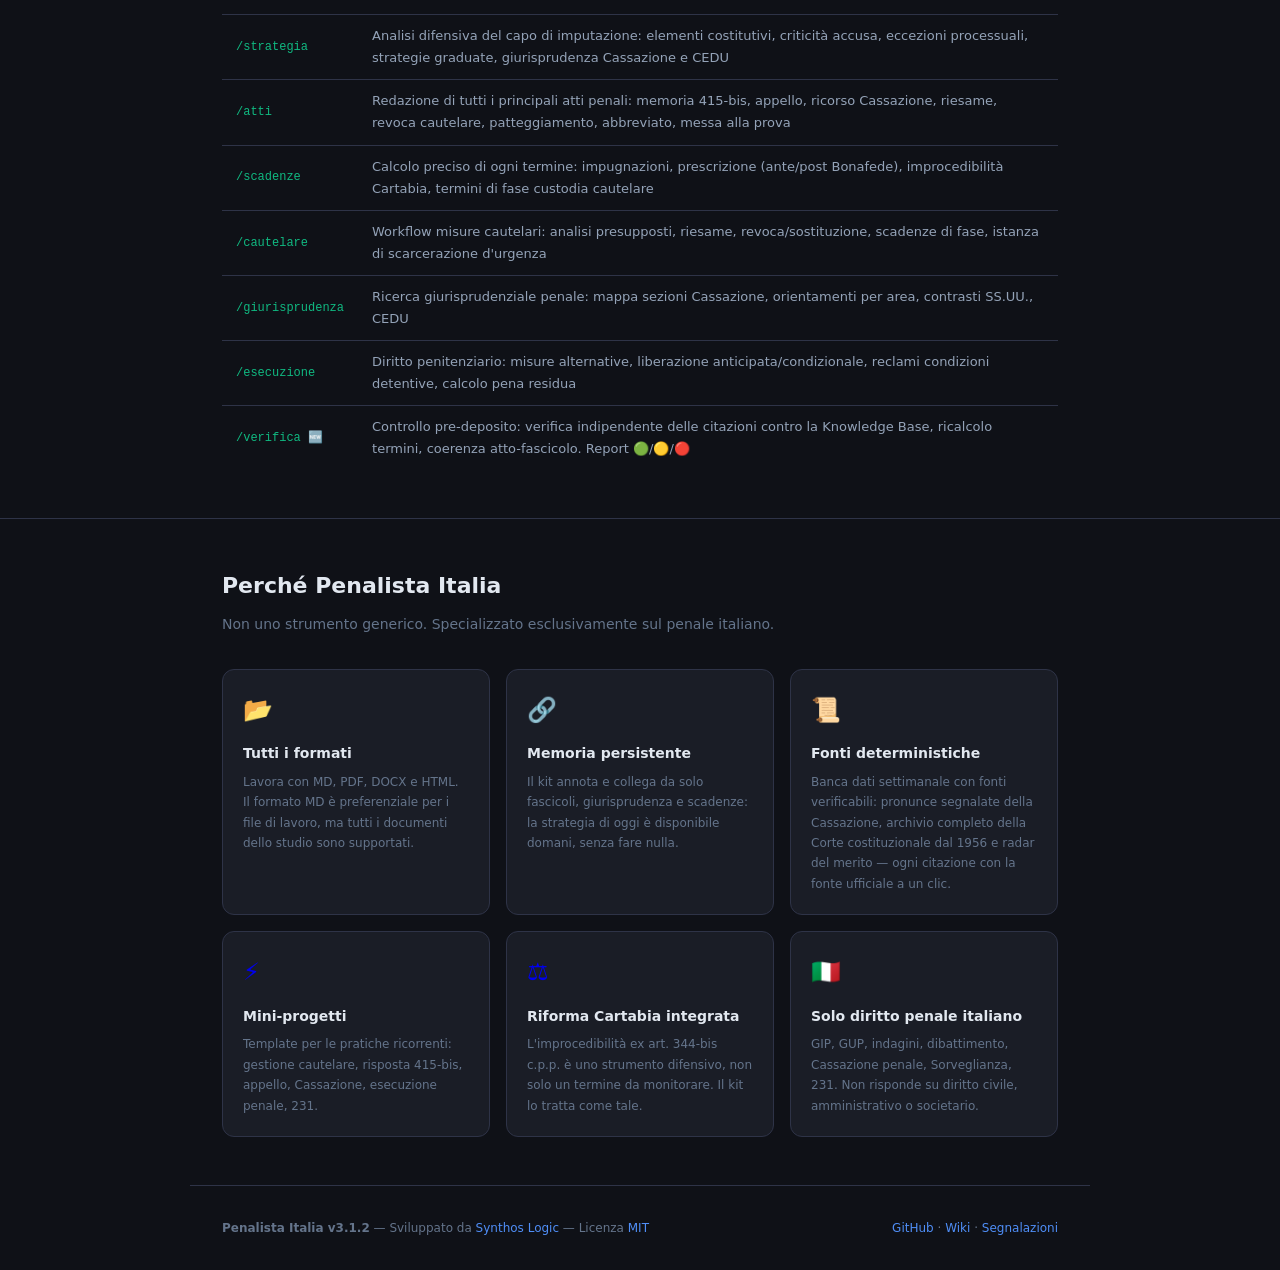
==== commit c97a8c47: "docs: archivio Corte costituzionale 1956-oggi nella banca dati (README, guida fonti, sito Pages)" ====
--- a/docs/index.html
+++ b/docs/index.html
@@ -245,7 +245,7 @@
     <a class="card" href="https://github.com/Synthos-Logic/penalista-italia/wiki/Fonti-Giuridiche-Ufficiali">
       <div class="card-icon">📜</div>
       <div class="card-title">Fonti deterministiche</div>
-      <div class="card-desc">Normattiva, HUDOC, Massimario Cassazione — più la banca dati settimanale delle pronunce segnalate: ogni citazione con massima ufficiale e link al PDF autentico della Corte.</div>
+      <div class="card-desc">Banca dati settimanale con fonti verificabili: pronunce segnalate della Cassazione, archivio completo della Corte costituzionale dal 1956 e radar del merito — ogni citazione con la fonte ufficiale a un clic.</div>
     </a>
     <a class="card" href="https://github.com/Synthos-Logic/penalista-italia/wiki/Mini-Progetti">
       <div class="card-icon">⚡</div>
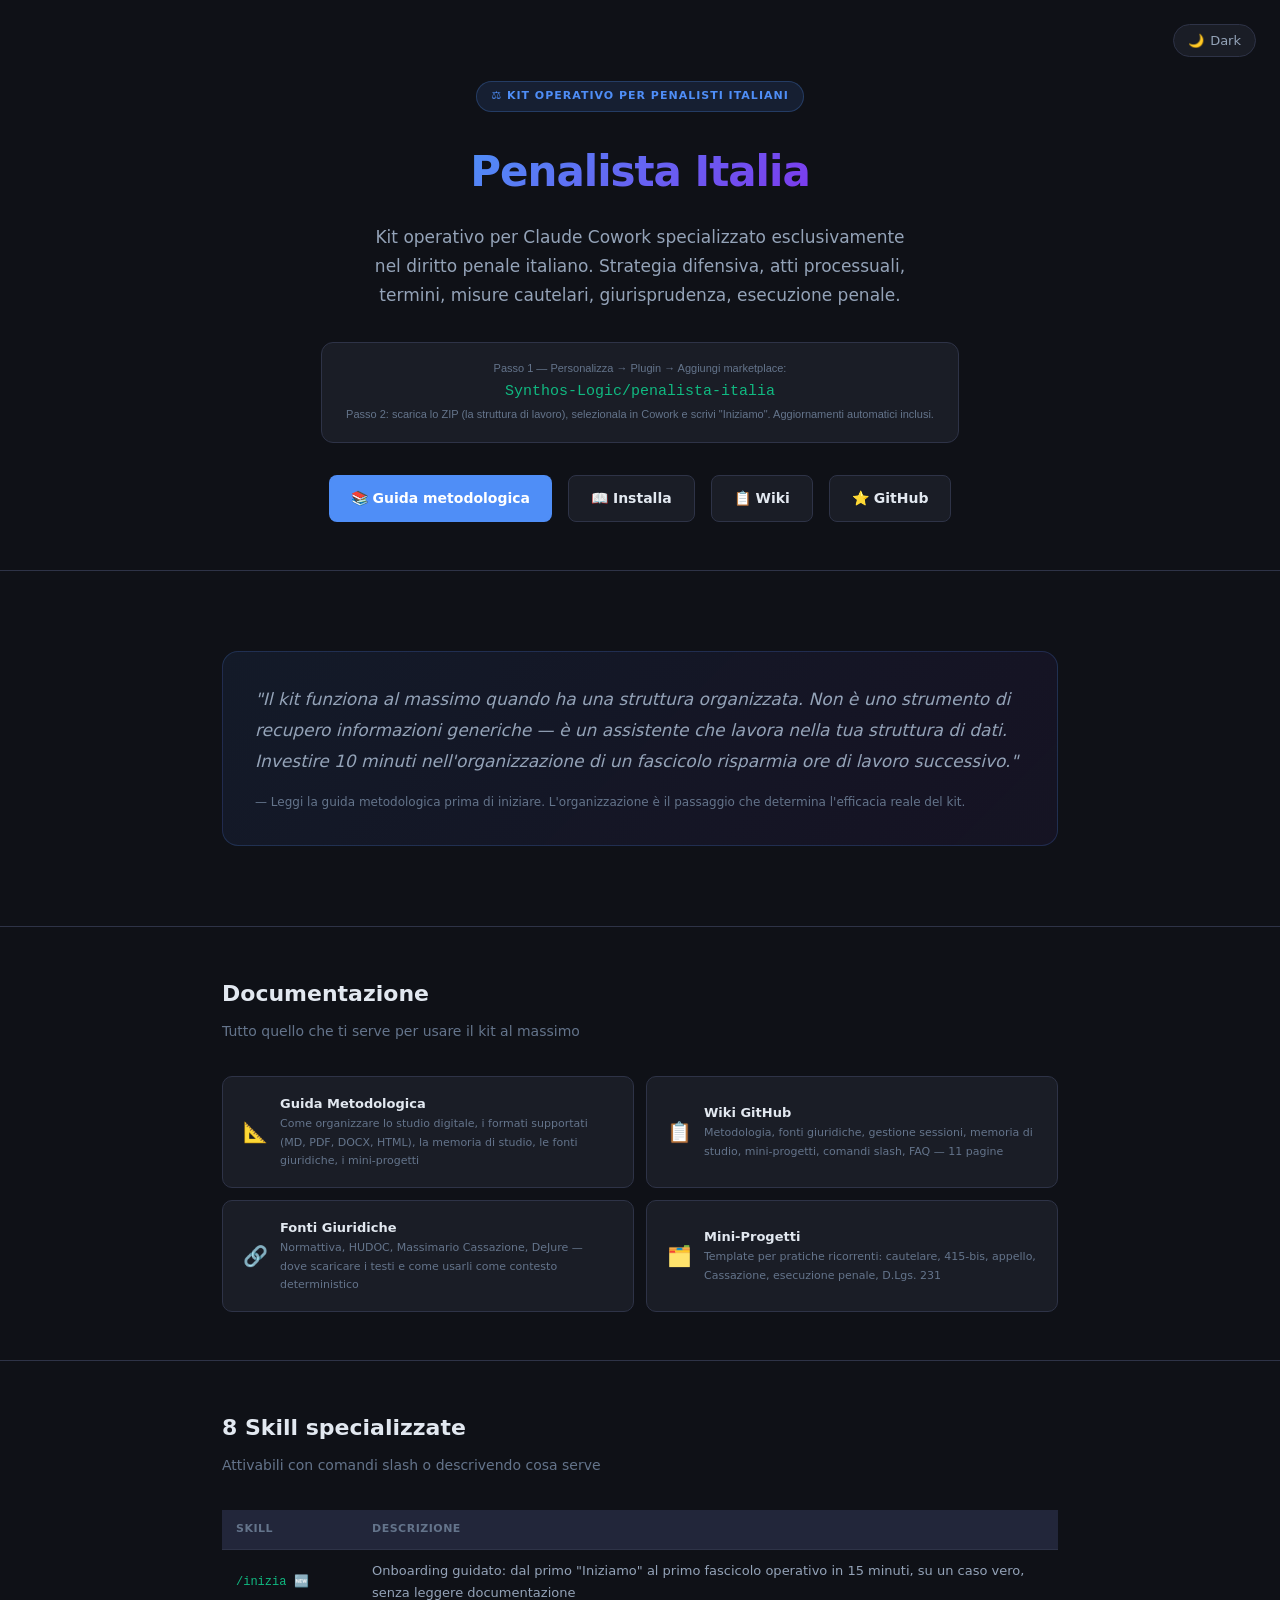
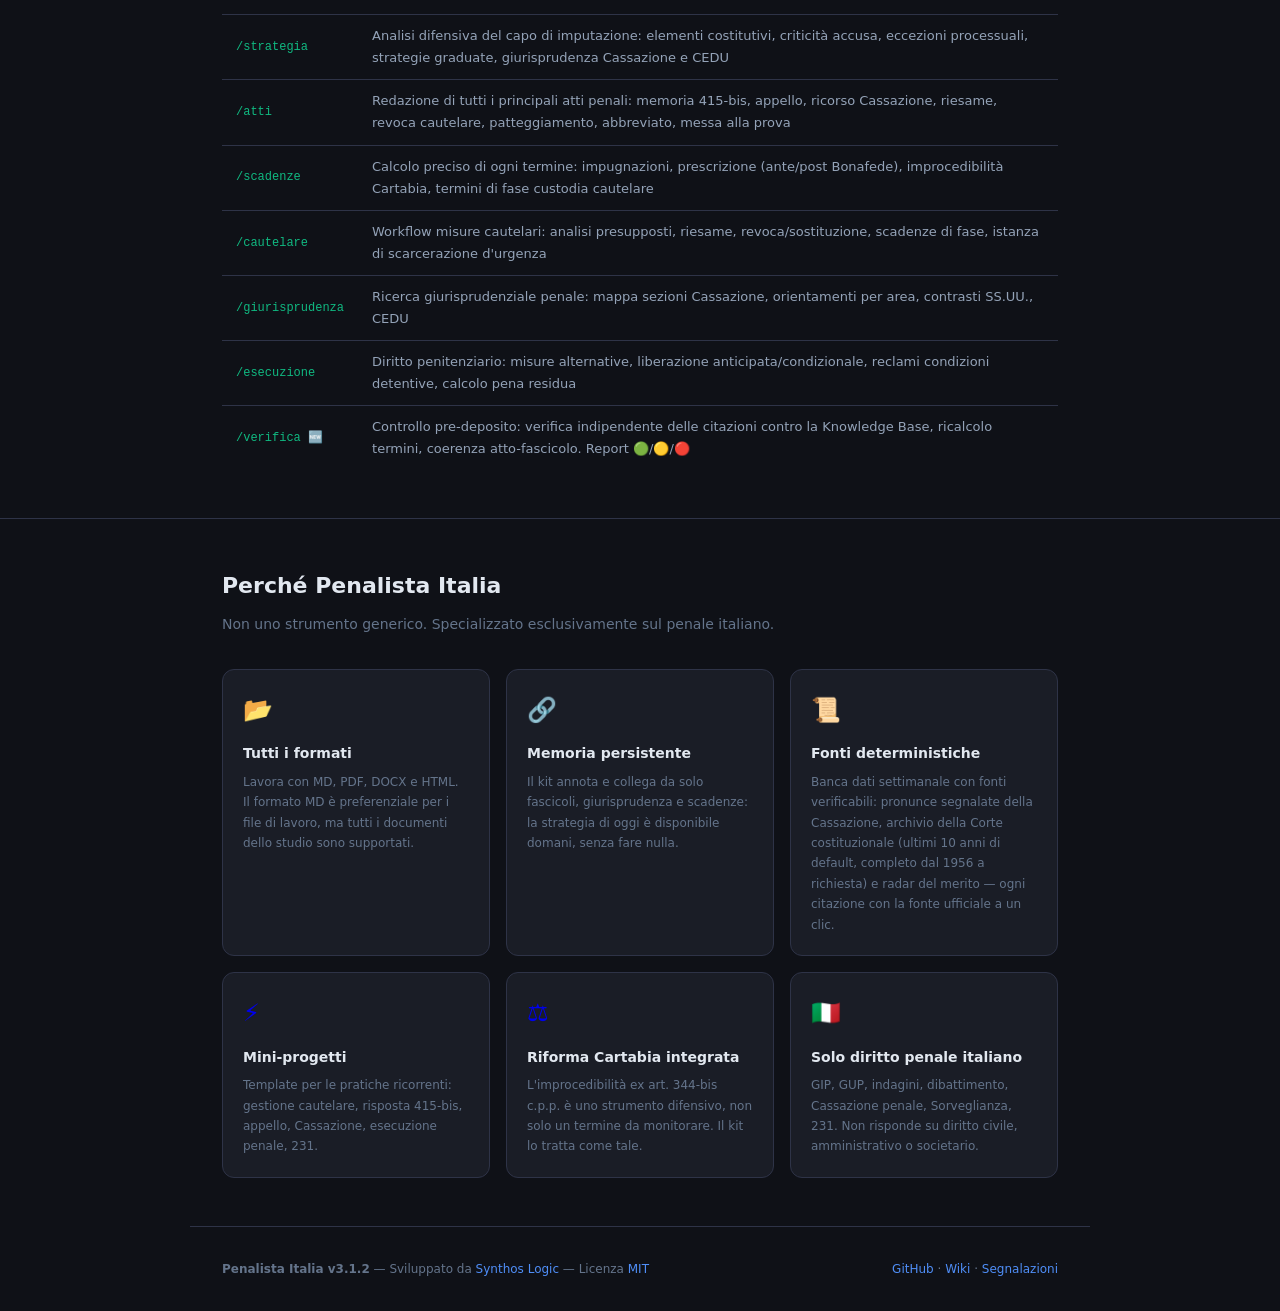
==== commit c95566d8: "release v3.6.0: Consulta a finestra 10 anni (default) + fonte Annuario della Corte Feedback del pilo" ====
--- a/docs/index.html
+++ b/docs/index.html
@@ -245,7 +245,7 @@
     <a class="card" href="https://github.com/Synthos-Logic/penalista-italia/wiki/Fonti-Giuridiche-Ufficiali">
       <div class="card-icon">📜</div>
       <div class="card-title">Fonti deterministiche</div>
-      <div class="card-desc">Banca dati settimanale con fonti verificabili: pronunce segnalate della Cassazione, archivio completo della Corte costituzionale dal 1956 e radar del merito — ogni citazione con la fonte ufficiale a un clic.</div>
+      <div class="card-desc">Banca dati settimanale con fonti verificabili: pronunce segnalate della Cassazione, archivio della Corte costituzionale (ultimi 10 anni di default, completo dal 1956 a richiesta) e radar del merito — ogni citazione con la fonte ufficiale a un clic.</div>
     </a>
     <a class="card" href="https://github.com/Synthos-Logic/penalista-italia/wiki/Mini-Progetti">
       <div class="card-icon">⚡</div>
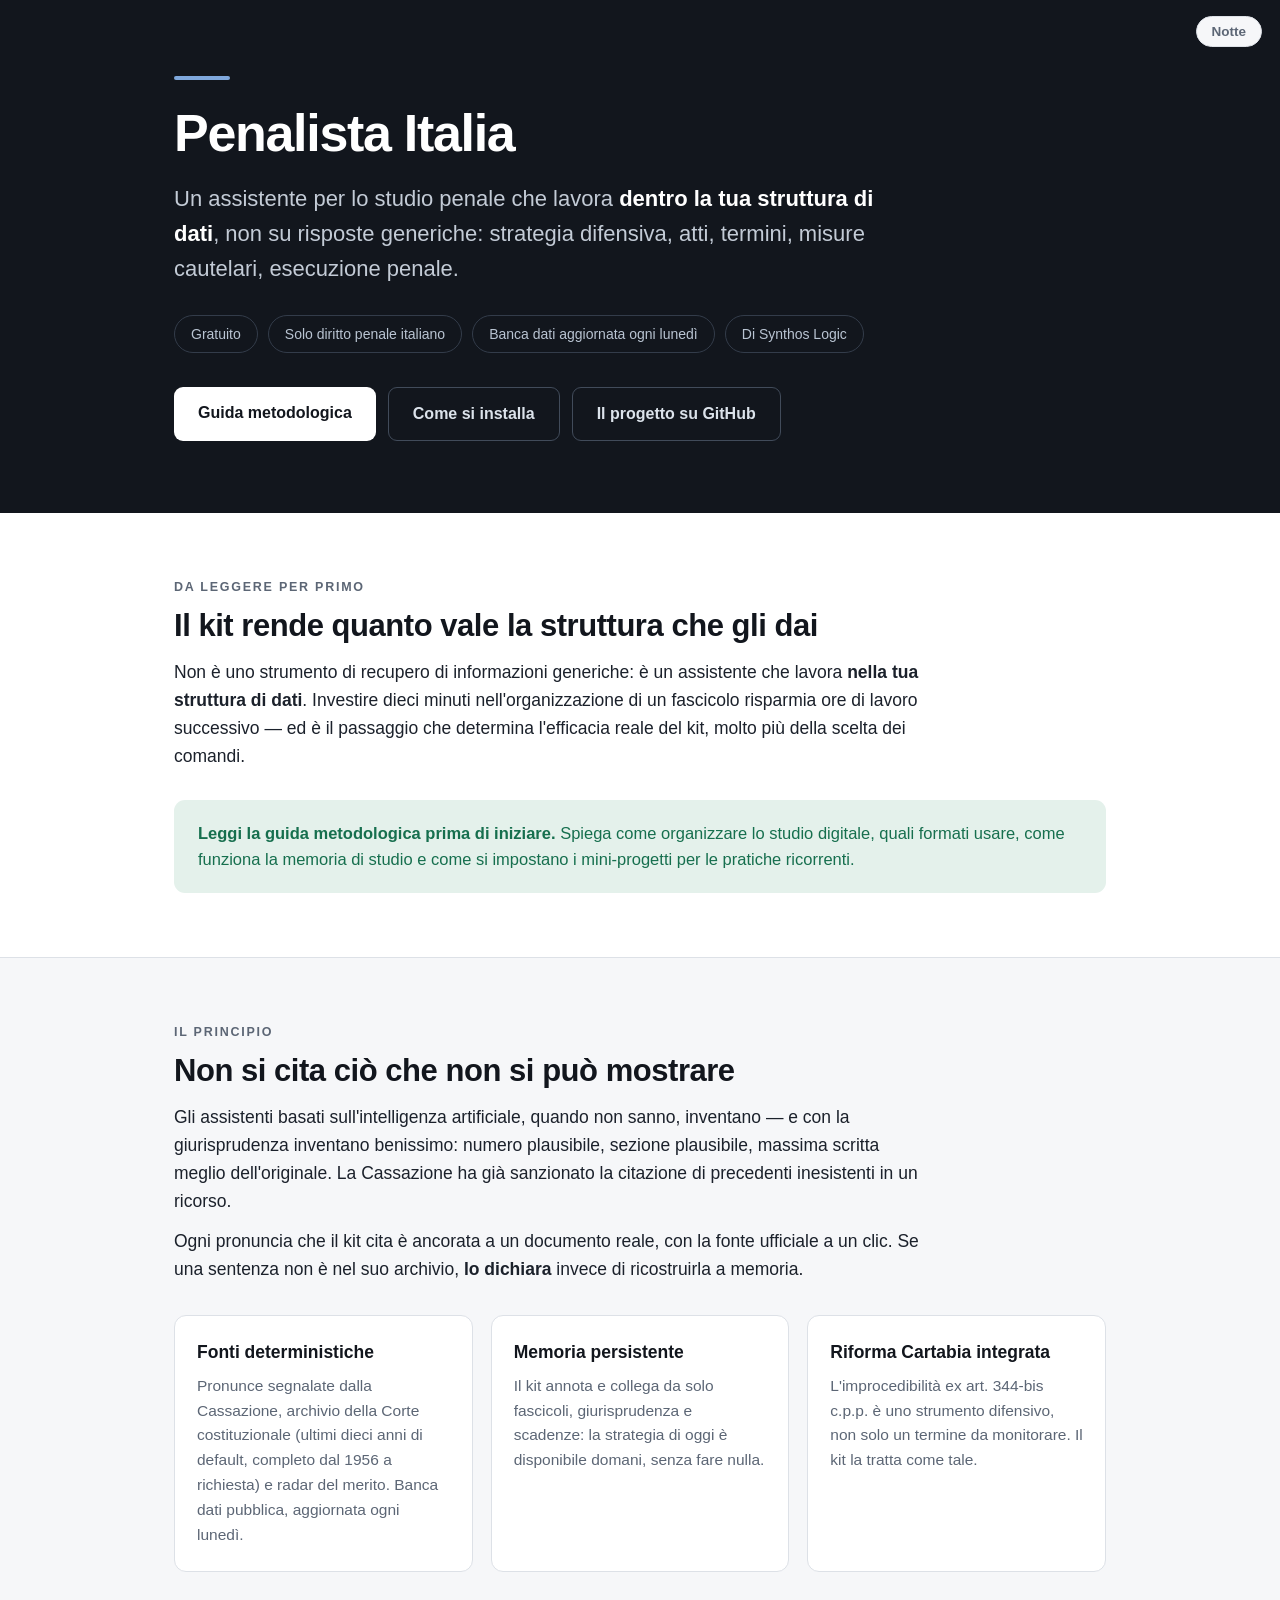
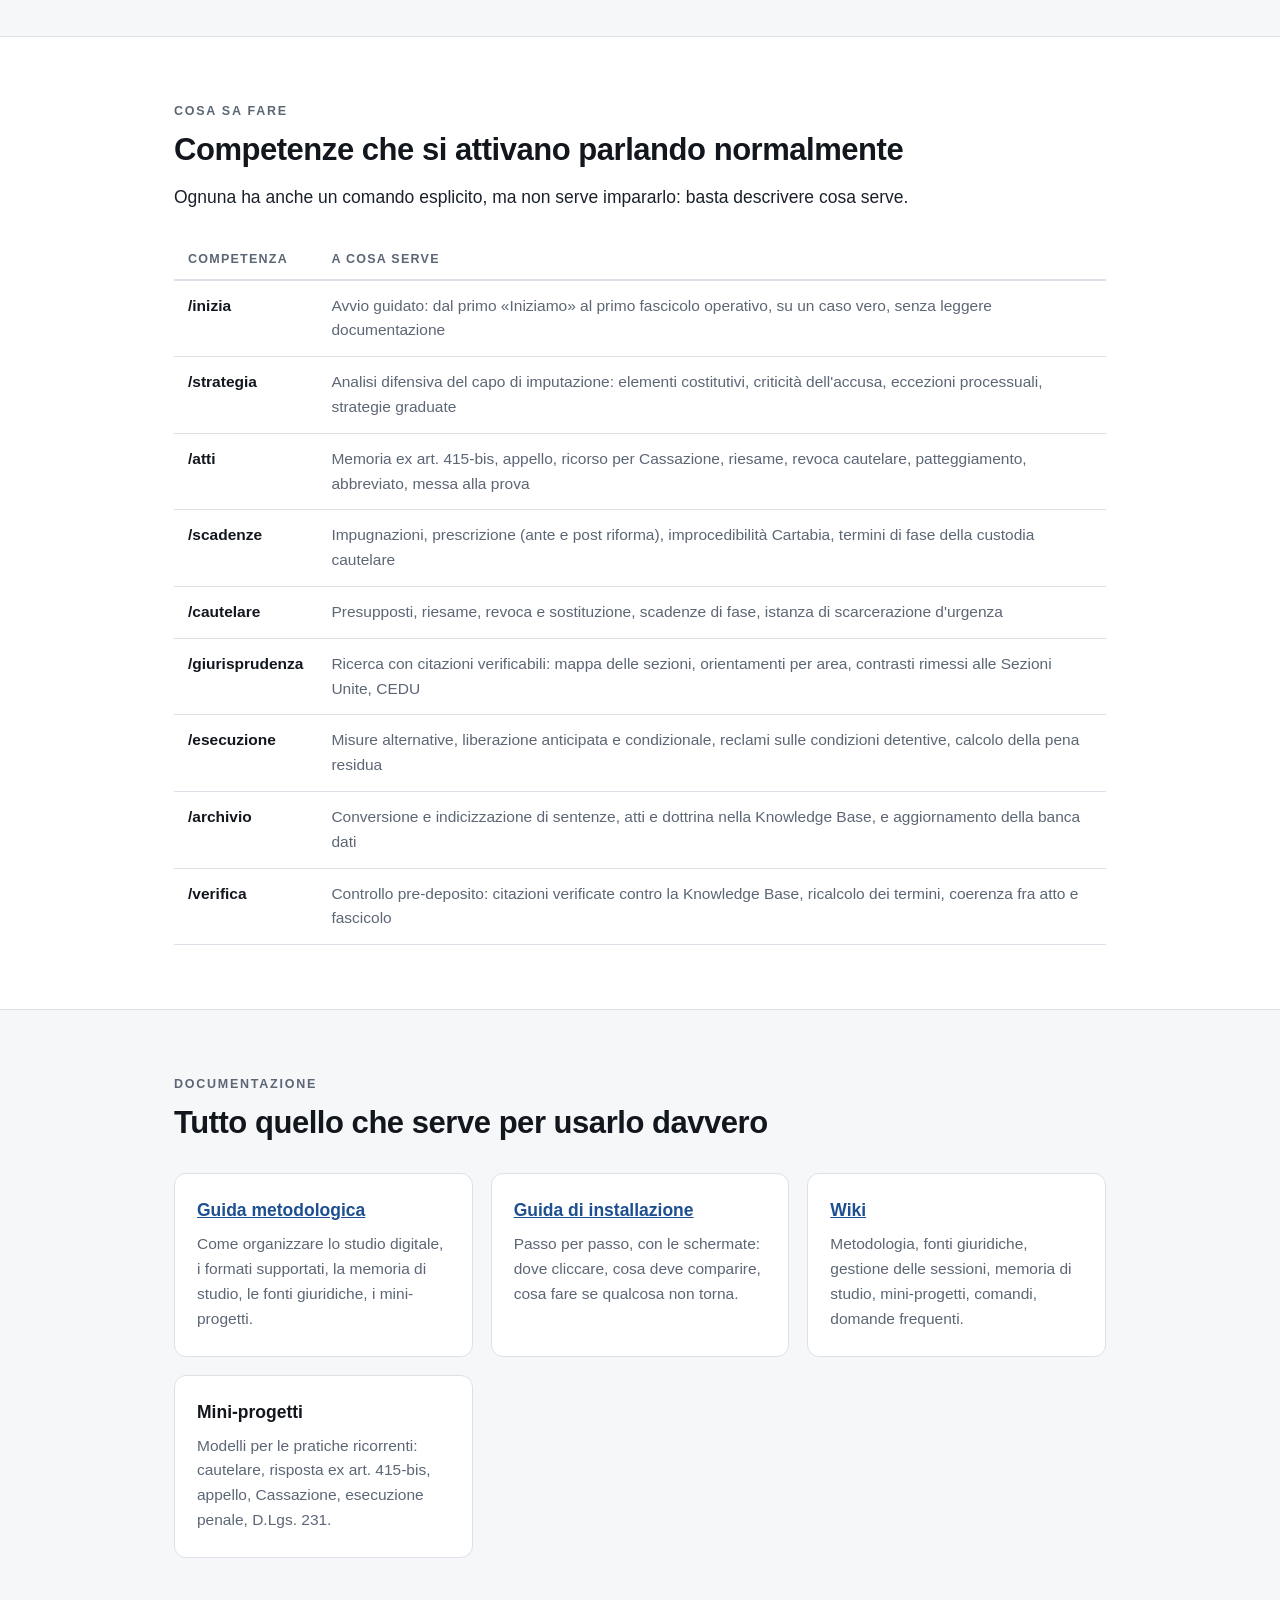
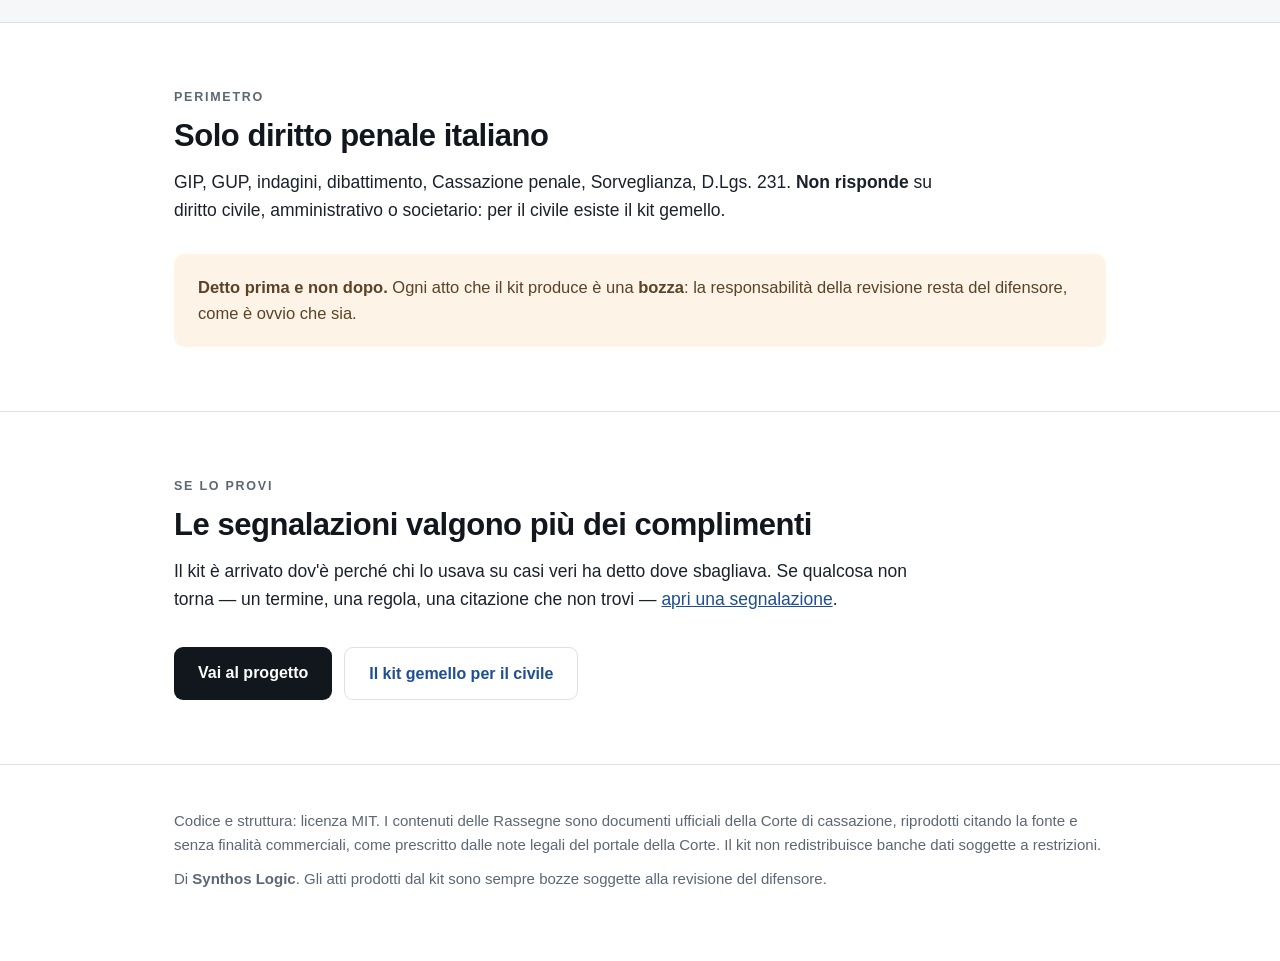
==== commit d2e45135: "v3.6.3 — il sito di presentazione era fermo a cinque versioni fa - docs/index.html dichiarava v3.1.2" ====
--- a/docs/index.html
+++ b/docs/index.html
@@ -1,305 +1,157 @@
-<!DOCTYPE html>
+<!doctype html>
 <html lang="it">
 <head>
-<meta charset="UTF-8">
-<meta name="viewport" content="width=device-width, initial-scale=1.0">
-<title>Penalista Italia — Kit Operativo per Avvocati Penalisti</title>
-<style>
-  /* ── DARK (default) ── */
-  :root {
-    --bg: #0f1117; --bg2: #1a1d26; --bg3: #22263a;
-    --border: #2e3347; --accent: #4f8ef7; --accent2: #7c3aed;
-    --text: #e2e8f0; --text2: #94a3b8; --text3: #64748b;
-    --green: #10b981; --orange: #f59e0b;
-  }
-  /* ── LIGHT ── */
-  html[data-theme="light"] {
-    --bg: #f7f8fa; --bg2: #ffffff; --bg3: #f0f2f5;
-    --border: #dde1ea; --accent: #1d5fc0; --accent2: #6d28d9;
-    --text: #111827; --text2: #374151; --text3: #9ca3af;
-    --green: #047857; --orange: #b45309;
-  }
-  * { box-sizing: border-box; margin: 0; padding: 0; }
-  body { background: var(--bg); color: var(--text); font-family: -apple-system, BlinkMacSystemFont, 'Segoe UI', system-ui, sans-serif; line-height: 1.7; }
-
-  /* Hero */
-  .hero { max-width: 760px; margin: 0 auto; padding: 5rem 2rem 3rem; text-align: center; }
-  .hero-badge {
-    display: inline-flex; align-items: center; gap: 6px;
-    background: rgba(79,142,247,0.12); border: 1px solid rgba(79,142,247,0.25);
-    color: var(--accent); padding: 5px 14px; border-radius: 20px;
-    font-size: 11px; font-weight: 700; text-transform: uppercase; letter-spacing: 1px;
-    margin-bottom: 1.5rem;
-  }
-  .hero h1 { font-size: 42px; font-weight: 900; margin-bottom: 1rem; letter-spacing: -1px; }
-  .hero h1 span { background: linear-gradient(135deg, var(--accent), var(--accent2)); -webkit-background-clip: text; -webkit-text-fill-color: transparent; }
-  .hero p { font-size: 17px; color: var(--text2); max-width: 560px; margin: 0 auto 2rem; }
-
-  .install-box {
-    background: var(--bg2); border: 1px solid var(--border); border-radius: 12px;
-    padding: 1rem 1.5rem; display: inline-flex; align-items: center; gap: 1rem;
-    font-family: monospace; font-size: 15px; margin-bottom: 2rem;
-  }
-  .install-box .label { font-size: 11px; color: var(--text3); font-family: sans-serif; display: block; margin-bottom: 2px; }
-  .install-box code { color: var(--green); font-size: 15px; }
-
-  .cta-row { display: flex; gap: 1rem; justify-content: center; flex-wrap: wrap; }
-  .btn {
-    padding: 11px 22px; border-radius: 8px; font-size: 14px; font-weight: 600;
-    text-decoration: none; display: inline-flex; align-items: center; gap: 7px;
-    transition: opacity 0.15s;
-  }
-  .btn:hover { opacity: 0.85; }
-  .btn-primary { background: var(--accent); color: #fff; }
-  .btn-secondary { background: var(--bg2); border: 1px solid var(--border); color: var(--text); }
-
-  /* Sections */
-  .section { max-width: 900px; margin: 0 auto; padding: 3rem 2rem; }
-  .section-title { font-size: 22px; font-weight: 800; margin-bottom: 0.5rem; }
-  .section-sub { color: var(--text3); font-size: 14px; margin-bottom: 2rem; }
-  hr { border: none; border-top: 1px solid var(--border); }
-
-  /* Cards grid */
-  .cards { display: grid; grid-template-columns: repeat(3, 1fr); gap: 1rem; }
-  .card {
-    background: var(--bg2); border: 1px solid var(--border); border-radius: 12px;
-    padding: 1.25rem; text-decoration: none; transition: border-color 0.15s;
-  }
-  .card:hover { border-color: var(--accent); }
-  .card-icon { font-size: 24px; margin-bottom: 0.75rem; }
-  .card-title { font-size: 14px; font-weight: 700; color: var(--text); margin-bottom: 0.35rem; }
-  .card-desc { font-size: 12px; color: var(--text3); }
-
-  /* Doc links */
-  .doc-links { display: grid; grid-template-columns: 1fr 1fr; gap: 0.75rem; }
-  .doc-link {
-    background: var(--bg2); border: 1px solid var(--border); border-radius: 10px;
-    padding: 1rem 1.25rem; text-decoration: none; display: flex; align-items: center; gap: 0.75rem;
-    transition: border-color 0.15s;
-  }
-  .doc-link:hover { border-color: var(--accent); }
-  .doc-link-icon { font-size: 20px; flex-shrink: 0; }
-  .doc-link-title { font-size: 13px; font-weight: 700; color: var(--text); }
-  .doc-link-desc { font-size: 11px; color: var(--text3); }
-
-  /* Skills table */
-  table { width: 100%; border-collapse: collapse; font-size: 13px; }
-  th { text-align: left; padding: 10px 14px; background: var(--bg3); color: var(--text3); font-size: 11px; text-transform: uppercase; letter-spacing: 0.5px; border-bottom: 1px solid var(--border); }
-  td { padding: 10px 14px; border-bottom: 1px solid var(--border); color: var(--text2); }
-  tr:last-child td { border-bottom: none; }
-  td:first-child { font-family: monospace; color: var(--green); font-size: 12px; white-space: nowrap; }
-
-  /* Principle box */
-  .principle {
-    background: linear-gradient(135deg, rgba(79,142,247,0.08), rgba(124,58,237,0.06));
-    border: 1px solid rgba(79,142,247,0.2); border-radius: 16px;
-    padding: 2rem; margin: 2rem 0;
-  }
-  .principle blockquote { font-size: 17px; color: var(--text2); font-style: italic; line-height: 1.8; }
-  .principle cite { display: block; margin-top: 1rem; font-size: 12px; color: var(--text3); font-style: normal; }
-
-  /* Footer */
-  footer {
-    max-width: 900px; margin: 0 auto; padding: 2rem;
-    border-top: 1px solid var(--border); color: var(--text3); font-size: 12px;
-    display: flex; justify-content: space-between; align-items: center; gap: 1rem; flex-wrap: wrap;
-  }
-  footer a { color: var(--accent); text-decoration: none; }
-
-  /* Theme toggle button */
-  .theme-btn {
-    position: fixed; top: 1.5rem; right: 1.5rem; z-index: 100;
-    background: var(--bg2); border: 1px solid var(--border);
-    color: var(--text2); padding: 8px 14px; border-radius: 20px;
-    font-size: 13px; cursor: pointer; display: flex; align-items: center; gap: 6px;
-    transition: border-color 0.15s; user-select: none; font-family: inherit;
-  }
-  .theme-btn:hover { border-color: var(--accent); color: var(--text); }
-
-  @media (max-width: 640px) {
-    .hero h1 { font-size: 28px; }
-    .cards { grid-template-columns: 1fr; }
-    .doc-links { grid-template-columns: 1fr; }
-    footer { flex-direction: column; text-align: center; }
-  }
-</style>
+<meta charset="utf-8">
+<meta name="viewport" content="width=device-width, initial-scale=1">
+<title>Penalista Italia — kit operativo per avvocati penalisti</title>
+<meta name="description" content="Kit operativo per avvocati penalisti italiani. Strategia difensiva, atti, termini, misure cautelari, esecuzione penale, con giurisprudenza verificabile e banca dati che si aggiorna da sola.">
+<meta property="og:title" content="Penalista Italia">
+<meta property="og:description" content="Kit operativo per avvocati penalisti italiani. Strategia difensiva, atti, termini, misure cautelari, esecuzione penale — con giurisprudenza verificabile.">
+<meta property="og:type" content="website">
+<link rel="stylesheet" href="stile.css">
 </head>
 <body>
+<button class="tema" onclick="cambiaTema()" id="tema-btn">Notte</button>
 
-<!-- Theme toggle -->
-<button class="theme-btn" onclick="toggleTheme()" id="theme-btn">
-  <span id="theme-icon">🌙</span> <span id="theme-label">Dark</span>
-</button>
-
-<!-- Hero -->
-<div class="hero">
-  <div class="hero-badge">⚖️ Kit operativo per penalisti italiani</div>
-  <h1><span>Penalista Italia</span></h1>
-  <p>Kit operativo per Claude Cowork specializzato esclusivamente nel diritto penale italiano. Strategia difensiva, atti processuali, termini, misure cautelari, giurisprudenza, esecuzione penale.</p>
-
-  <div class="install-box">
-    <div>
-      <span class="label">Passo 1 — Personalizza → Plugin → Aggiungi marketplace:</span>
-      <code>Synthos-Logic/penalista-italia</code>
-      <span class="label">Passo 2: scarica lo ZIP (la struttura di lavoro), selezionala in Cowork e scrivi "Iniziamo". Aggiornamenti automatici inclusi.</span>
+<header>
+  <div class="wrap">
+    <div class="rule"></div>
+    <h1>Penalista Italia</h1>
+    <p class="claim">Un assistente per lo studio penale che lavora <b>dentro la tua struttura di dati</b>, non su risposte generiche: strategia difensiva, atti, termini, misure cautelari, esecuzione penale.</p>
+    <div class="chips">
+      <div class="chip">Gratuito</div>
+      <div class="chip">Solo diritto penale italiano</div>
+      <div class="chip">Banca dati aggiornata ogni lunedì</div>
+      <div class="chip">Di Synthos Logic</div>
+    </div>
+    <div class="cta">
+      <a class="btn btn-p" href="METODOLOGIA.html">Guida metodologica</a>
+      <a class="btn btn-s" href="INSTALLAZIONE.html">Come si installa</a>
+      <a class="btn btn-s" href="https://github.com/Synthos-Logic/penalista-italia">Il progetto su GitHub</a>
     </div>
   </div>
+</header>
 
-  <div class="cta-row">
-    <a class="btn btn-primary" href="METODOLOGIA.html">📚 Guida metodologica</a>
-    <a class="btn btn-secondary" href="INSTALLAZIONE.html">📖 Installa</a>
-    <a class="btn btn-secondary" href="https://github.com/Synthos-Logic/penalista-italia/wiki">📋 Wiki</a>
-    <a class="btn btn-secondary" href="https://github.com/Synthos-Logic/penalista-italia">⭐ GitHub</a>
+<section>
+  <div class="wrap">
+    <div class="eyebrow">Da leggere per primo</div>
+    <h2>Il kit rende quanto vale la struttura che gli dai</h2>
+    <p>Non è uno strumento di recupero di informazioni generiche: è un assistente che lavora <b>nella tua struttura di dati</b>. Investire dieci minuti nell'organizzazione di un fascicolo risparmia ore di lavoro successivo — ed è il passaggio che determina l'efficacia reale del kit, molto più della scelta dei comandi.</p>
+    <div class="callout"><b>Leggi la guida metodologica prima di iniziare.</b> Spiega come organizzare lo studio digitale, quali formati usare, come funziona la memoria di studio e come si impostano i mini-progetti per le pratiche ricorrenti.</div>
   </div>
-</div>
+</section>
 
-<hr>
+<section class="alt">
+  <div class="wrap">
+    <div class="eyebrow">Il principio</div>
+    <h2>Non si cita ciò che non si può mostrare</h2>
+    <p>Gli assistenti basati sull'intelligenza artificiale, quando non sanno, inventano — e con la giurisprudenza inventano benissimo: numero plausibile, sezione plausibile, massima scritta meglio dell'originale. La Cassazione ha già sanzionato la citazione di precedenti inesistenti in un ricorso.</p>
+    <p>Ogni pronuncia che il kit cita è ancorata a un documento reale, con la fonte ufficiale a un clic. Se una sentenza non è nel suo archivio, <b>lo dichiara</b> invece di ricostruirla a memoria.</p>
+    <div class="grid">
+      <div class="card">
+        <h3>Fonti deterministiche</h3>
+        <p>Pronunce segnalate dalla Cassazione, archivio della Corte costituzionale (ultimi dieci anni di default, completo dal 1956 a richiesta) e radar del merito. Banca dati pubblica, aggiornata ogni lunedì.</p>
+      </div>
+      <div class="card">
+        <h3>Memoria persistente</h3>
+        <p>Il kit annota e collega da solo fascicoli, giurisprudenza e scadenze: la strategia di oggi è disponibile domani, senza fare nulla.</p>
+      </div>
+      <div class="card">
+        <h3>Riforma Cartabia integrata</h3>
+        <p>L'improcedibilità ex art. 344-bis c.p.p. è uno strumento difensivo, non solo un termine da monitorare. Il kit la tratta come tale.</p>
+      </div>
+    </div>
+  </div>
+</section>
 
-<!-- Principio -->
-<div class="section">
-  <div class="principle">
-    <blockquote>
-      "Il kit funziona al massimo quando ha una struttura organizzata. Non è uno strumento di recupero informazioni generiche — è un assistente che lavora <em>nella tua</em> struttura di dati. Investire 10 minuti nell'organizzazione di un fascicolo risparmia ore di lavoro successivo."
-    </blockquote>
-    <cite>— Leggi la guida metodologica prima di iniziare. L'organizzazione è il passaggio che determina l'efficacia reale del kit.</cite>
+<section>
+  <div class="wrap">
+    <div class="eyebrow">Cosa sa fare</div>
+    <h2>Competenze che si attivano parlando normalmente</h2>
+    <p>Ognuna ha anche un comando esplicito, ma non serve impararlo: basta descrivere cosa serve.</p>
+    <table class="skills">
+      <tr><th>Competenza</th><th>A cosa serve</th></tr>
+      <tr><td>/inizia</td><td>Avvio guidato: dal primo «Iniziamo» al primo fascicolo operativo, su un caso vero, senza leggere documentazione</td></tr>
+      <tr><td>/strategia</td><td>Analisi difensiva del capo di imputazione: elementi costitutivi, criticità dell'accusa, eccezioni processuali, strategie graduate</td></tr>
+      <tr><td>/atti</td><td>Memoria ex art. 415-bis, appello, ricorso per Cassazione, riesame, revoca cautelare, patteggiamento, abbreviato, messa alla prova</td></tr>
+      <tr><td>/scadenze</td><td>Impugnazioni, prescrizione (ante e post riforma), improcedibilità Cartabia, termini di fase della custodia cautelare</td></tr>
+      <tr><td>/cautelare</td><td>Presupposti, riesame, revoca e sostituzione, scadenze di fase, istanza di scarcerazione d'urgenza</td></tr>
+      <tr><td>/giurisprudenza</td><td>Ricerca con citazioni verificabili: mappa delle sezioni, orientamenti per area, contrasti rimessi alle Sezioni Unite, CEDU</td></tr>
+      <tr><td>/esecuzione</td><td>Misure alternative, liberazione anticipata e condizionale, reclami sulle condizioni detentive, calcolo della pena residua</td></tr>
+      <tr><td>/archivio</td><td>Conversione e indicizzazione di sentenze, atti e dottrina nella Knowledge Base, e aggiornamento della banca dati</td></tr>
+      <tr><td>/verifica</td><td>Controllo pre-deposito: citazioni verificate contro la Knowledge Base, ricalcolo dei termini, coerenza fra atto e fascicolo</td></tr>
+    </table>
   </div>
-</div>
+</section>
 
-<hr>
+<section class="alt">
+  <div class="wrap">
+    <div class="eyebrow">Documentazione</div>
+    <h2>Tutto quello che serve per usarlo davvero</h2>
+    <div class="grid">
+      <div class="card">
+        <h3><a href="METODOLOGIA.html">Guida metodologica</a></h3>
+        <p>Come organizzare lo studio digitale, i formati supportati, la memoria di studio, le fonti giuridiche, i mini-progetti.</p>
+      </div>
+      <div class="card">
+        <h3><a href="INSTALLAZIONE.html">Guida di installazione</a></h3>
+        <p>Passo per passo, con le schermate: dove cliccare, cosa deve comparire, cosa fare se qualcosa non torna.</p>
+      </div>
+      <div class="card">
+        <h3><a href="https://github.com/Synthos-Logic/penalista-italia/wiki">Wiki</a></h3>
+        <p>Metodologia, fonti giuridiche, gestione delle sessioni, memoria di studio, mini-progetti, comandi, domande frequenti.</p>
+      </div>
+      <div class="card">
+        <h3>Mini-progetti</h3>
+        <p>Modelli per le pratiche ricorrenti: cautelare, risposta ex art. 415-bis, appello, Cassazione, esecuzione penale, D.Lgs. 231.</p>
+      </div>
+    </div>
+  </div>
+</section>
 
-<!-- Documentazione -->
-<div class="section">
-  <div class="section-title">Documentazione</div>
-  <div class="section-sub">Tutto quello che ti serve per usare il kit al massimo</div>
+<section>
+  <div class="wrap">
+    <div class="eyebrow">Perimetro</div>
+    <h2>Solo diritto penale italiano</h2>
+    <p>GIP, GUP, indagini, dibattimento, Cassazione penale, Sorveglianza, D.Lgs. 231. <b>Non risponde</b> su diritto civile, amministrativo o societario: per il civile esiste il kit gemello.</p>
+    <div class="callout warn"><b>Detto prima e non dopo.</b> Ogni atto che il kit produce è una <b>bozza</b>: la responsabilità della revisione resta del difensore, come è ovvio che sia.</div>
+  </div>
+</section>
 
-  <div class="doc-links">
-    <a class="doc-link" href="METODOLOGIA.html">
-      <span class="doc-link-icon">📐</span>
-      <div>
-        <div class="doc-link-title">Guida Metodologica</div>
-        <div class="doc-link-desc">Come organizzare lo studio digitale, i formati supportati (MD, PDF, DOCX, HTML), la memoria di studio, le fonti giuridiche, i mini-progetti</div>
-      </div>
-    </a>
-    <a class="doc-link" href="https://github.com/Synthos-Logic/penalista-italia/wiki">
-      <span class="doc-link-icon">📋</span>
-      <div>
-        <div class="doc-link-title">Wiki GitHub</div>
-        <div class="doc-link-desc">Metodologia, fonti giuridiche, gestione sessioni, memoria di studio, mini-progetti, comandi slash, FAQ — 11 pagine</div>
-      </div>
-    </a>
-    <a class="doc-link" href="https://github.com/Synthos-Logic/penalista-italia/wiki/Fonti-Giuridiche-Ufficiali">
-      <span class="doc-link-icon">🔗</span>
-      <div>
-        <div class="doc-link-title">Fonti Giuridiche</div>
-        <div class="doc-link-desc">Normattiva, HUDOC, Massimario Cassazione, DeJure — dove scaricare i testi e come usarli come contesto deterministico</div>
-      </div>
-    </a>
-    <a class="doc-link" href="https://github.com/Synthos-Logic/penalista-italia/wiki/Mini-Progetti">
-      <span class="doc-link-icon">🗂️</span>
-      <div>
-        <div class="doc-link-title">Mini-Progetti</div>
-        <div class="doc-link-desc">Template per pratiche ricorrenti: cautelare, 415-bis, appello, Cassazione, esecuzione penale, D.Lgs. 231</div>
-      </div>
-    </a>
+<section>
+  <div class="wrap">
+    <div class="eyebrow">Se lo provi</div>
+    <h2>Le segnalazioni valgono più dei complimenti</h2>
+    <p>Il kit è arrivato dov'è perché chi lo usava su casi veri ha detto dove sbagliava. Se qualcosa non torna — un termine, una regola, una citazione che non trovi — <a href="https://github.com/Synthos-Logic/penalista-italia/issues">apri una segnalazione</a>.</p>
+    <div class="cta">
+      <a class="btn btn-dark" href="https://github.com/Synthos-Logic/penalista-italia">Vai al progetto</a>
+      <a class="btn btn-line" href="https://synthos-logic.github.io/civilista-italia/">Il kit gemello per il civile</a>
+    </div>
   </div>
-</div>
-
-<hr>
-
-<!-- Skills -->
-<div class="section">
-  <div class="section-title">8 Skill specializzate</div>
-  <div class="section-sub">Attivabili con comandi slash o descrivendo cosa serve</div>
-
-  <table>
-    <tr><th>Skill</th><th>Descrizione</th></tr>
-    <tr><td>/inizia 🆕</td><td>Onboarding guidato: dal primo "Iniziamo" al primo fascicolo operativo in 15 minuti, su un caso vero, senza leggere documentazione</td></tr>
-    <tr><td>/strategia</td><td>Analisi difensiva del capo di imputazione: elementi costitutivi, criticità accusa, eccezioni processuali, strategie graduate, giurisprudenza Cassazione e CEDU</td></tr>
-    <tr><td>/atti</td><td>Redazione di tutti i principali atti penali: memoria 415-bis, appello, ricorso Cassazione, riesame, revoca cautelare, patteggiamento, abbreviato, messa alla prova</td></tr>
-    <tr><td>/scadenze</td><td>Calcolo preciso di ogni termine: impugnazioni, prescrizione (ante/post Bonafede), improcedibilità Cartabia, termini di fase custodia cautelare</td></tr>
-    <tr><td>/cautelare</td><td>Workflow misure cautelari: analisi presupposti, riesame, revoca/sostituzione, scadenze di fase, istanza di scarcerazione d'urgenza</td></tr>
-    <tr><td>/giurisprudenza</td><td>Ricerca giurisprudenziale penale: mappa sezioni Cassazione, orientamenti per area, contrasti SS.UU., CEDU</td></tr>
-    <tr><td>/esecuzione</td><td>Diritto penitenziario: misure alternative, liberazione anticipata/condizionale, reclami condizioni detentive, calcolo pena residua</td></tr>
-    <tr><td>/verifica 🆕</td><td>Controllo pre-deposito: verifica indipendente delle citazioni contro la Knowledge Base, ricalcolo termini, coerenza atto-fascicolo. Report 🟢/🟡/🔴</td></tr>
-  </table>
-</div>
-
-<hr>
-
-<!-- Cards -->
-<div class="section">
-  <div class="section-title">Perché Penalista Italia</div>
-  <div class="section-sub">Non uno strumento generico. Specializzato esclusivamente sul penale italiano.</div>
-
-  <div class="cards">
-    <a class="card" href="METODOLOGIA.html#formati">
-      <div class="card-icon">📂</div>
-      <div class="card-title">Tutti i formati</div>
-      <div class="card-desc">Lavora con MD, PDF, DOCX e HTML. Il formato MD è preferenziale per i file di lavoro, ma tutti i documenti dello studio sono supportati.</div>
-    </a>
-    <a class="card" href="https://github.com/Synthos-Logic/penalista-italia/wiki/Sistema-Wikilinks">
-      <div class="card-icon">🔗</div>
-      <div class="card-title">Memoria persistente</div>
-      <div class="card-desc">Il kit annota e collega da solo fascicoli, giurisprudenza e scadenze: la strategia di oggi è disponibile domani, senza fare nulla.</div>
-    </a>
-    <a class="card" href="https://github.com/Synthos-Logic/penalista-italia/wiki/Fonti-Giuridiche-Ufficiali">
-      <div class="card-icon">📜</div>
-      <div class="card-title">Fonti deterministiche</div>
-      <div class="card-desc">Banca dati settimanale con fonti verificabili: pronunce segnalate della Cassazione, archivio della Corte costituzionale (ultimi 10 anni di default, completo dal 1956 a richiesta) e radar del merito — ogni citazione con la fonte ufficiale a un clic.</div>
-    </a>
-    <a class="card" href="https://github.com/Synthos-Logic/penalista-italia/wiki/Mini-Progetti">
-      <div class="card-icon">⚡</div>
-      <div class="card-title">Mini-progetti</div>
-      <div class="card-desc">Template per le pratiche ricorrenti: gestione cautelare, risposta 415-bis, appello, Cassazione, esecuzione penale, 231.</div>
-    </a>
-    <a class="card" href="https://github.com/Synthos-Logic/penalista-italia/wiki/Comandi-Slash">
-      <div class="card-icon">⚖️</div>
-      <div class="card-title">Riforma Cartabia integrata</div>
-      <div class="card-desc">L'improcedibilità ex art. 344-bis c.p.p. è uno strumento difensivo, non solo un termine da monitorare. Il kit lo tratta come tale.</div>
-    </a>
-    <a class="card" href="METODOLOGIA.html">
-      <div class="card-icon">🇮🇹</div>
-      <div class="card-title">Solo diritto penale italiano</div>
-      <div class="card-desc">GIP, GUP, indagini, dibattimento, Cassazione penale, Sorveglianza, 231. Non risponde su diritto civile, amministrativo o societario.</div>
-    </a>
-  </div>
-</div>
+</section>
 
 <footer>
-  <div>
-    <strong>Penalista Italia v3.1.2</strong> — Sviluppato da
-    <a href="https://github.com/Synthos-Logic">Synthos Logic</a> —
-    Licenza <a href="https://github.com/Synthos-Logic/penalista-italia/blob/main/LICENSE">MIT</a>
-  </div>
-  <div>
-    <a href="https://github.com/Synthos-Logic/penalista-italia">GitHub</a> ·
-    <a href="https://github.com/Synthos-Logic/penalista-italia/wiki">Wiki</a> ·
-    <a href="https://github.com/Synthos-Logic/penalista-italia/issues">Segnalazioni</a>
+  <div class="wrap">
+    <p>Codice e struttura: licenza MIT. I contenuti delle Rassegne sono documenti ufficiali della Corte di cassazione, riprodotti citando la fonte e senza finalità commerciali, come prescritto dalle note legali del portale della Corte. Il kit non redistribuisce banche dati soggette a restrizioni.</p>
+    <p>Di <b>Synthos Logic</b>. Gli atti prodotti dal kit sono sempre bozze soggette alla revisione del difensore.</p>
   </div>
 </footer>
 
 <script>
-  function applyTheme(theme) {
-    document.documentElement.setAttribute('data-theme', theme);
-    const icon = document.getElementById('theme-icon');
-    const label = document.getElementById('theme-label');
-    if (theme === 'light') {
-      if (icon) icon.textContent = '☀️';
-      if (label) label.textContent = 'Light';
-    } else {
-      if (icon) icon.textContent = '🌙';
-      if (label) label.textContent = 'Dark';
-    }
-    localStorage.setItem('penalista-theme', theme);
+  function applicaTema(tema){
+    document.documentElement.setAttribute('data-theme', tema);
+    var b = document.getElementById('tema-btn');
+    if (b) b.textContent = (tema === 'dark') ? 'Giorno' : 'Notte';
+    try { localStorage.setItem('synthos-tema', tema); } catch(e){}
   }
-  function toggleTheme() {
-    const current = document.documentElement.getAttribute('data-theme') || 'dark';
-    applyTheme(current === 'dark' ? 'light' : 'dark');
+  function cambiaTema(){
+    var ora = document.documentElement.getAttribute('data-theme') || 'light';
+    applicaTema(ora === 'dark' ? 'light' : 'dark');
   }
-  // Apply saved theme immediately
-  (function() {
-    const saved = localStorage.getItem('penalista-theme') || 'dark';
-    applyTheme(saved);
+  (function(){
+    var salvato = 'light';
+    try { salvato = localStorage.getItem('synthos-tema') || 'light'; } catch(e){}
+    applicaTema(salvato);
   })();
 </script>
 </body>
--- a/docs/stile.css
+++ b/docs/stile.css
@@ -0,0 +1,96 @@
+/* ------------------------------------------------------------------
+   Synthos Logic — foglio di stile comune ai kit Penalista e Civilista.
+   Registro sobrio e istituzionale: il pubblico sono avvocati, e con loro
+   il tono pubblicitario insospettisce invece di convincere.
+   Copia identica nei due repository (sono repo separati, non c'e' modo
+   di condividere un file: se lo cambi qui, cambialo anche nell'altro).
+   ------------------------------------------------------------------ */
+
+:root{
+  --ink:#12161D; --text:#1B212B; --muted:#5C6675; --line:#DDE1E7;
+  --bg:#FFFFFF; --soft:#F6F7F9; --accent:#1D4F91; --accent-soft:#E8EEF7;
+  --ok:#166F4E; --ok-soft:#E4F1EB; --warn-soft:#FDF3E7; --warn-ink:#5A4326;
+  --hero-bg:#12161D; --hero-text:#FFFFFF; --hero-muted:#C3CBD6;
+  --hero-line:#333C4A; --hero-rule:#7FA8DC; --code-bg:#EDEFF3;
+}
+html[data-theme="dark"]{
+  --ink:#E6EAF0; --text:#DDE3EB; --muted:#96A1B0; --line:#2E3742;
+  --bg:#12161D; --soft:#1A2029; --accent:#8FB4E2; --accent-soft:#1E2A3A;
+  --ok:#6FC7A0; --ok-soft:#182A24; --warn-soft:#2A2318; --warn-ink:#E0C89B;
+  --hero-bg:#0C1015; --code-bg:#1A2029;
+}
+
+*{box-sizing:border-box;margin:0;padding:0;}
+html{scroll-behavior:smooth;}
+body{
+  font-family:-apple-system,BlinkMacSystemFont,'Segoe UI',Inter,Roboto,Helvetica,Arial,sans-serif;
+  color:var(--text); background:var(--bg); line-height:1.6;
+  -webkit-font-smoothing:antialiased;
+}
+.wrap{max-width:980px;margin:0 auto;padding:0 24px;}
+img{max-width:100%;height:auto;display:block;}
+a{color:var(--accent);}
+
+/* intestazione */
+header{background:var(--hero-bg);color:var(--hero-text);padding:76px 0 72px;}
+.rule{width:56px;height:4px;background:var(--hero-rule);border-radius:2px;margin-bottom:26px;}
+h1{font-size:clamp(34px,5.4vw,52px);font-weight:800;letter-spacing:-.025em;line-height:1.06;color:var(--hero-text);}
+.claim{margin-top:20px;font-size:clamp(17px,2.3vw,22px);color:var(--hero-muted);max-width:720px;}
+.claim b{color:var(--hero-text);font-weight:600;}
+.chips{margin-top:28px;display:flex;flex-wrap:wrap;gap:10px;}
+.chip{font-size:14px;color:#B9C4D2;border:1px solid var(--hero-line);border-radius:999px;padding:7px 16px;}
+.cta{margin-top:34px;display:flex;flex-wrap:wrap;gap:12px;}
+.btn{display:inline-block;padding:13px 24px;border-radius:9px;font-size:16px;font-weight:600;text-decoration:none;transition:opacity .15s;}
+.btn:hover{opacity:.88;}
+.btn-p{background:#fff;color:#12161D;}
+.btn-s{border:1px solid #414B5A;color:#DCE3EB;}
+.btn-dark{background:var(--ink);color:var(--bg);}
+.btn-line{border:1px solid var(--line);color:var(--accent);}
+
+/* sezioni */
+section{padding:64px 0;border-bottom:1px solid var(--line);}
+section.alt{background:var(--soft);}
+.eyebrow{font-size:12.5px;font-weight:700;letter-spacing:.14em;text-transform:uppercase;color:var(--muted);margin-bottom:10px;}
+h2{font-size:clamp(24px,3.4vw,31px);font-weight:750;letter-spacing:-.015em;color:var(--ink);line-height:1.2;}
+section > .wrap > p{margin-top:14px;font-size:17.5px;color:var(--text);max-width:760px;}
+section > .wrap > p + p{margin-top:12px;}
+.fig{margin-top:32px;border:1px solid var(--line);border-radius:12px;overflow:hidden;}
+.cap{margin-top:10px;font-size:14.5px;color:var(--muted);}
+
+.grid{display:grid;grid-template-columns:repeat(auto-fit,minmax(250px,1fr));gap:18px;margin-top:32px;}
+.card{background:var(--bg);border:1px solid var(--line);border-radius:12px;padding:22px 22px 24px;}
+.card h3{font-size:17.5px;font-weight:680;color:var(--ink);margin-bottom:8px;}
+.card p{font-size:15.5px;color:var(--muted);}
+
+.callout{margin-top:30px;background:var(--ok-soft);border-radius:11px;padding:20px 24px;font-size:16.5px;color:var(--ok);}
+.callout b{font-weight:680;}
+.callout.warn{background:var(--warn-soft);color:var(--warn-ink);}
+
+ol.steps{margin-top:28px;list-style:none;counter-reset:s;}
+ol.steps li{counter-increment:s;position:relative;padding-left:52px;margin-bottom:22px;}
+ol.steps li::before{
+  content:counter(s);position:absolute;left:0;top:1px;width:32px;height:32px;border-radius:9px;
+  background:var(--accent-soft);color:var(--accent);font-weight:700;font-size:15px;
+  display:flex;align-items:center;justify-content:center;
+}
+ol.steps h3{font-size:17.5px;font-weight:680;color:var(--ink);margin-bottom:4px;}
+ol.steps p{font-size:16px;color:var(--text);}
+
+table.skills{width:100%;border-collapse:collapse;margin-top:28px;font-size:15.5px;}
+table.skills th{text-align:left;padding:10px 14px;border-bottom:2px solid var(--line);color:var(--muted);font-size:12.5px;letter-spacing:.1em;text-transform:uppercase;}
+table.skills td{padding:13px 14px;border-bottom:1px solid var(--line);vertical-align:top;color:var(--muted);}
+table.skills td:first-child{white-space:nowrap;color:var(--ink);font-weight:650;width:1%;}
+
+code{font-family:ui-monospace,SFMono-Regular,Menlo,Consolas,monospace;background:var(--code-bg);border-radius:5px;padding:2px 7px;font-size:.92em;color:var(--text);}
+
+/* interruttore giorno/notte */
+.tema{
+  position:fixed;top:16px;right:18px;z-index:10;
+  background:var(--soft);border:1px solid var(--line);color:var(--muted);
+  border-radius:999px;padding:7px 15px;font-size:13.5px;font-weight:600;
+  cursor:pointer;font-family:inherit;
+}
+.tema:hover{color:var(--ink);}
+
+footer{padding:44px 0 60px;font-size:15px;color:var(--muted);}
+footer p{margin-bottom:10px;}
